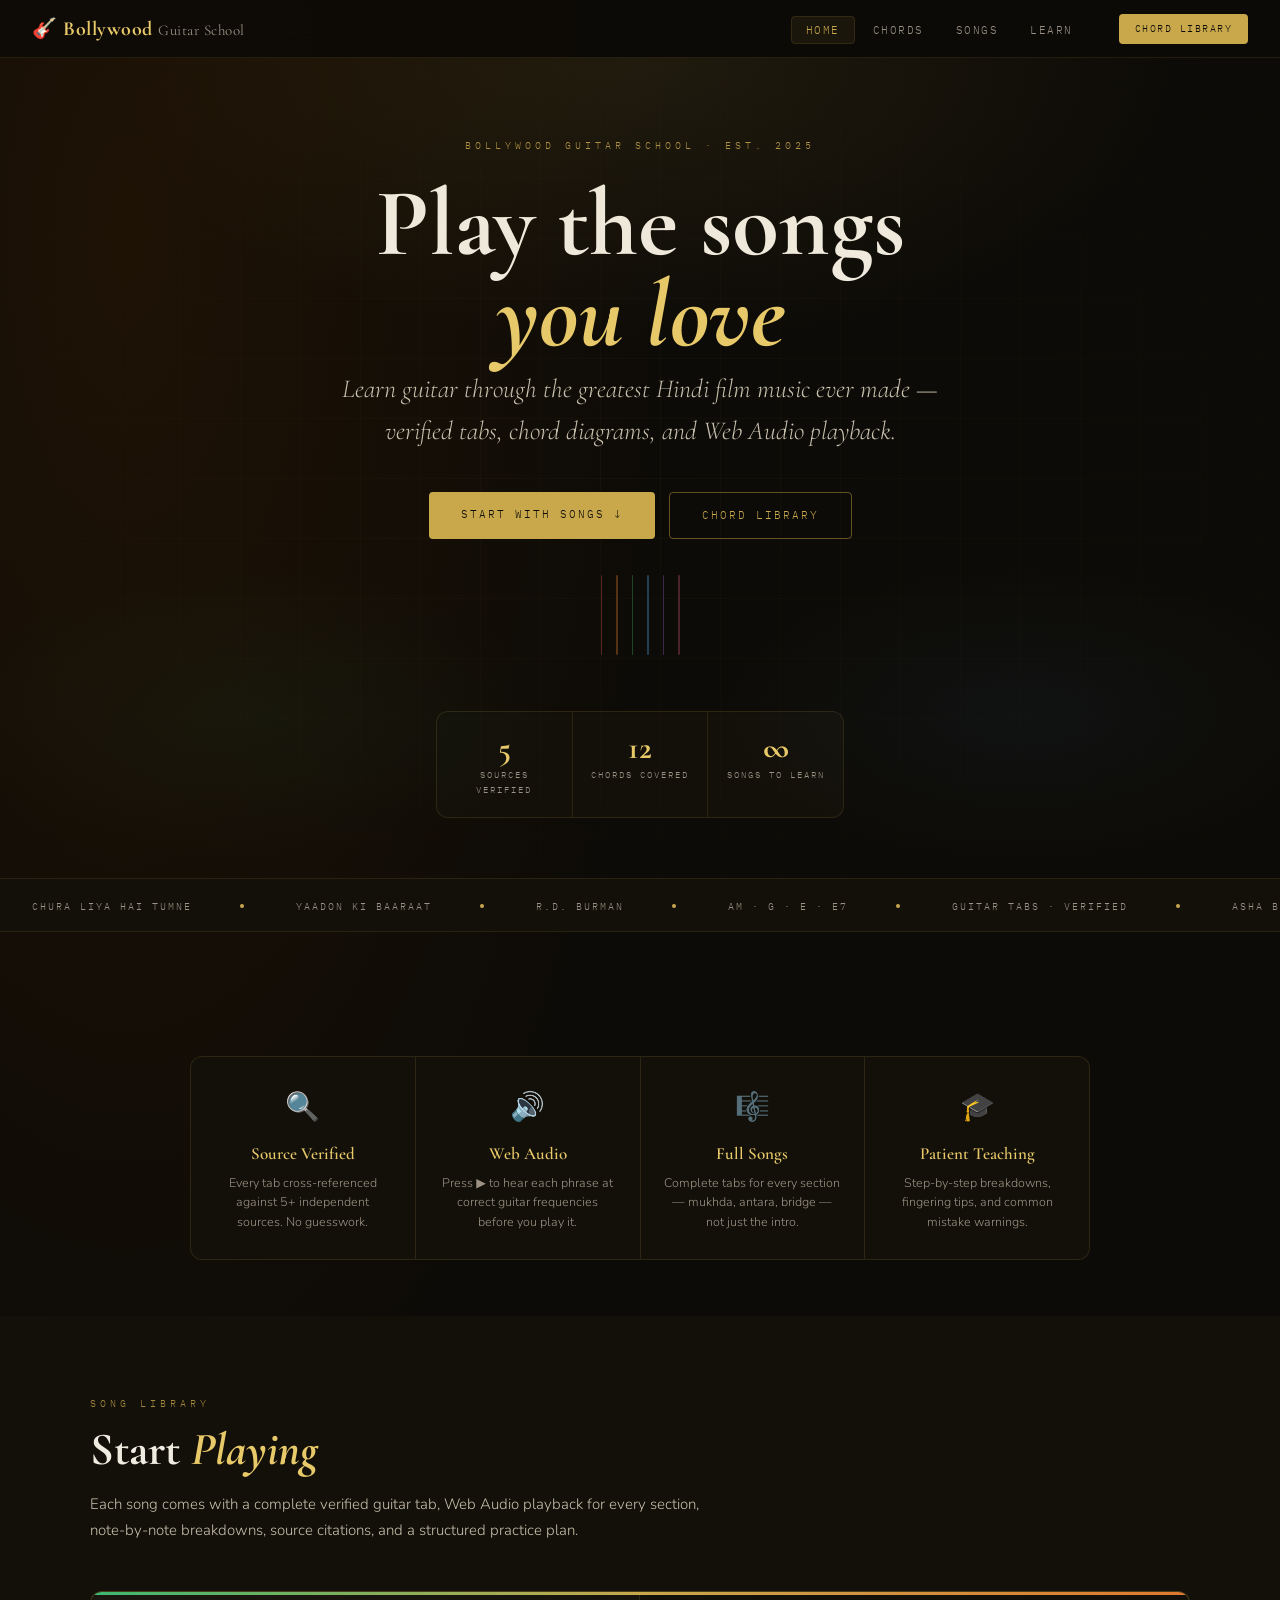
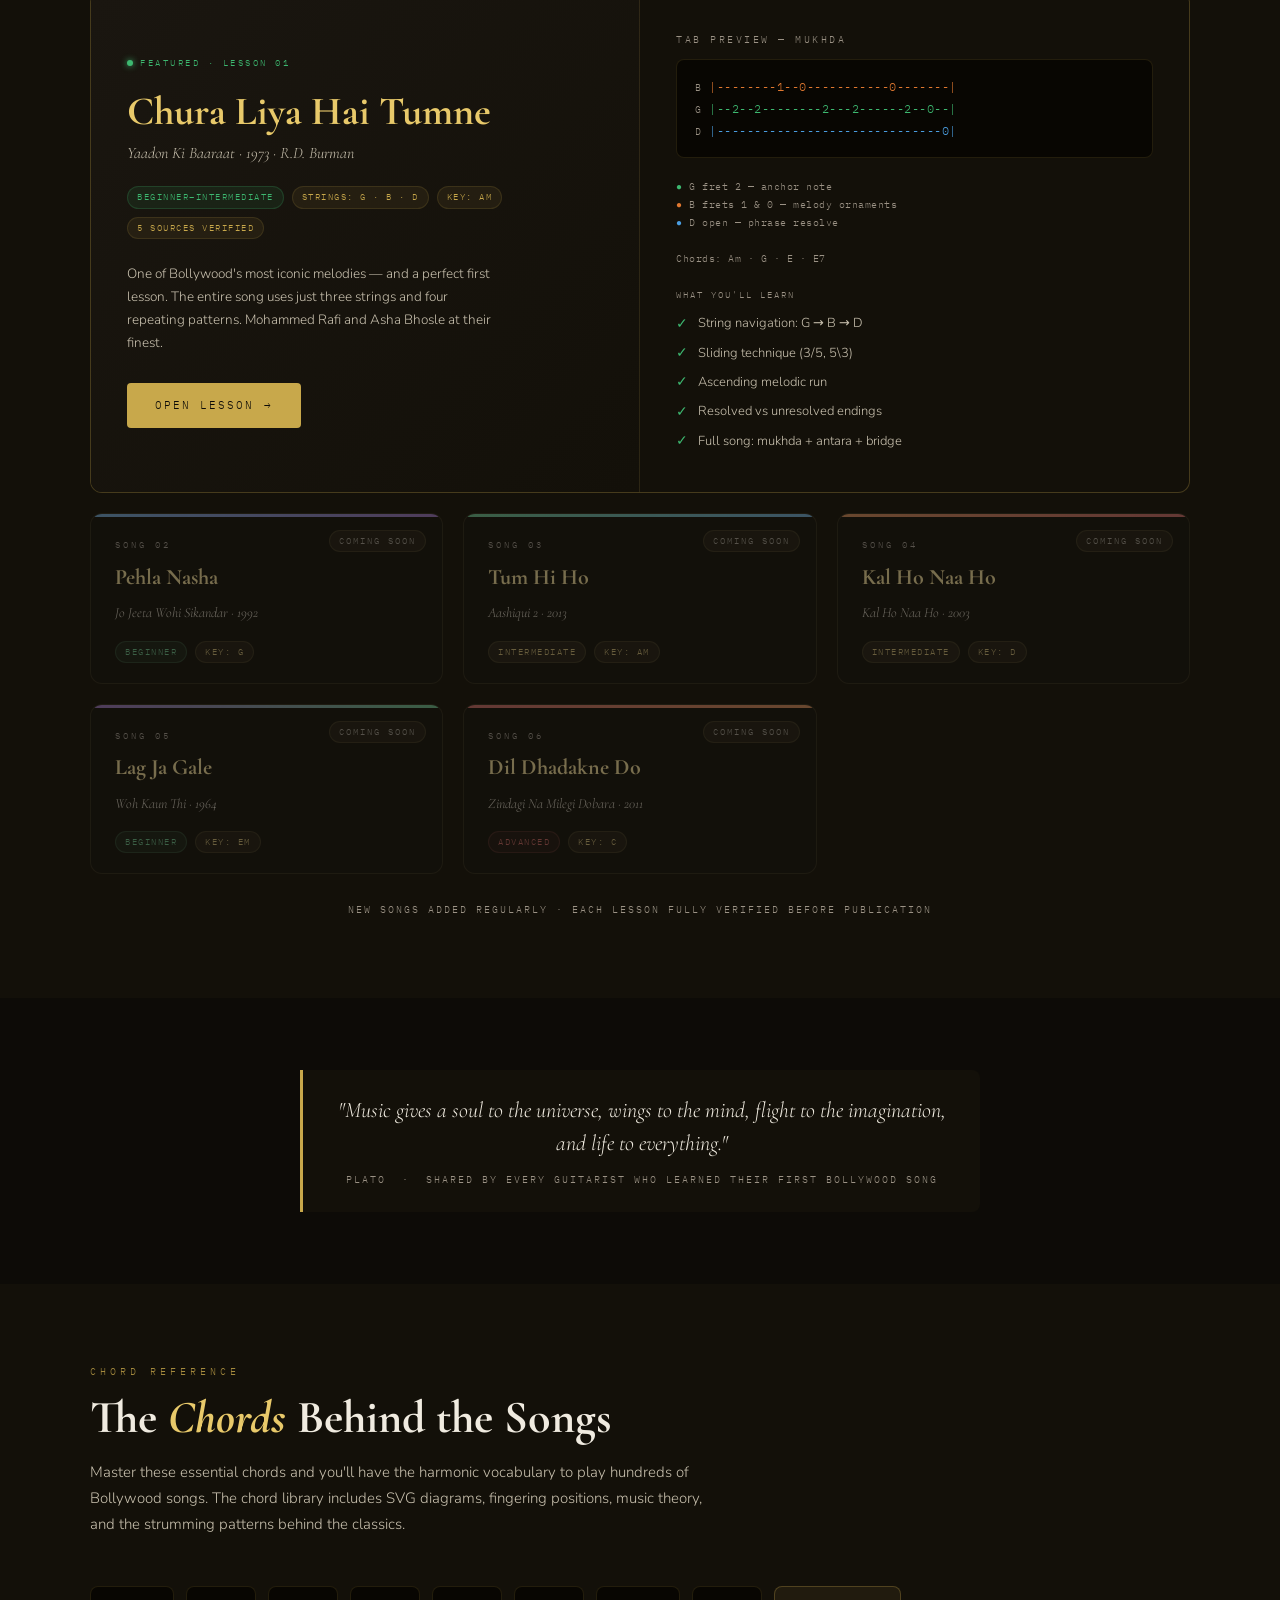
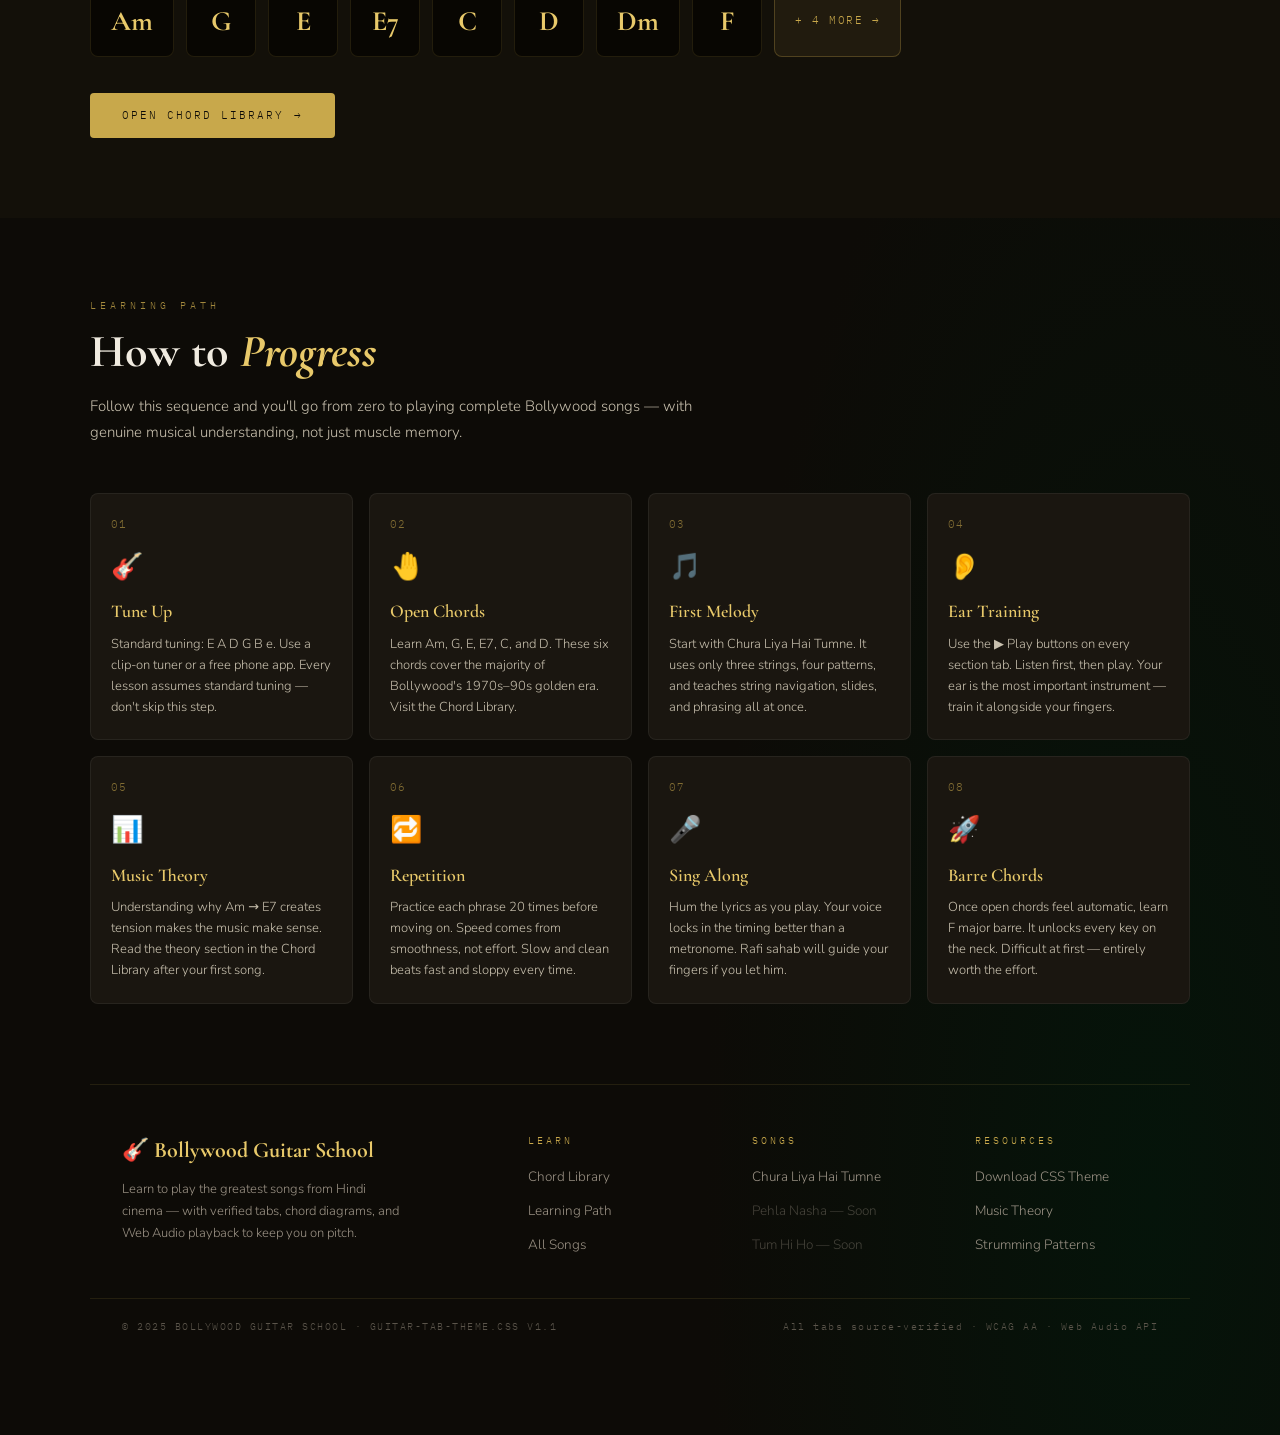
==== index.html @ b463a79f "Add files via upload" ====
<!DOCTYPE html>
<html lang="en">
<head>
<meta charset="UTF-8">
<meta name="viewport" content="width=device-width, initial-scale=1.0">
<title>Bollywood Guitar School — Learn Guitar Through Hindi Film Music</title>
<link href="https://fonts.googleapis.com/css2?family=Cormorant+Garamond:ital,wght@0,400;0,600;0,700;1,400;1,600&family=IBM+Plex+Mono:wght@300;400;600&family=Nunito:wght@300;400;600;700&display=swap" rel="stylesheet">
<link rel="stylesheet" href="guitar-tab-theme.css">
<style>
/* ── Index-specific additions ─────────────────────────────────── */

/* Animated strings decoration */
.strings-deco {
  display: flex; gap: 14px; justify-content: center;
  margin: 36px 0 0; opacity: .35;
}
.string-line {
  height: 80px; width: 1.5px;
  border-radius: 2px;
  animation: string-vibrate 2.4s ease-in-out infinite;
}
.string-line:nth-child(1){ background:var(--string-e-high); animation-delay:0s;    animation-duration:1.9s; }
.string-line:nth-child(2){ background:var(--string-b);      animation-delay:.15s;  animation-duration:2.1s; }
.string-line:nth-child(3){ background:var(--string-g);      animation-delay:.3s;   animation-duration:2.4s; }
.string-line:nth-child(4){ background:var(--string-d);      animation-delay:.45s;  animation-duration:2.7s; }
.string-line:nth-child(5){ background:var(--string-a);      animation-delay:.6s;   animation-duration:3.0s; }
.string-line:nth-child(6){ background:var(--string-e-low);  animation-delay:.75s;  animation-duration:3.3s; }
@keyframes string-vibrate {
  0%,100% { transform: scaleX(1);   opacity:.35; }
  50%      { transform: scaleX(3.5); opacity:.9;  }
}

/* Feature strip */
.feature-strip {
  display: flex; justify-content: center; flex-wrap: wrap;
  gap: 0; margin: 60px auto 0; max-width: 900px;
  border: 1px solid var(--border-subtle);
  border-radius: var(--radius-lg); overflow: hidden;
  background: var(--bg-surface);
}
.feature-item {
  flex: 1; min-width: 180px;
  padding: 28px 22px; text-align: center;
  border-right: 1px solid var(--border-subtle);
  position: relative;
}
.feature-item:last-child { border-right: none; }
.feature-item-icon { font-size: 28px; margin-bottom: 10px; }
.feature-item-title {
  font-family: var(--font-display); font-size: 17px; font-weight: 600;
  color: var(--gold-bright); margin-bottom: 6px;
}
.feature-item-body { font-size: 12.5px; color: var(--text-tertiary); line-height: 1.55; }

/* Marquee scroll (film credits aesthetic) */
.marquee-wrap {
  overflow: hidden; white-space: nowrap;
  border-top: 1px solid var(--border-section);
  border-bottom: 1px solid var(--border-section);
  padding: 14px 0;
  background: var(--bg-surface);
}
.marquee-inner {
  display: inline-block;
  animation: marquee 28s linear infinite;
}
.marquee-inner:hover { animation-play-state: paused; }
.marquee-item {
  display: inline-block; padding: 0 32px;
  font-family: var(--font-mono); font-size: 10px;
  letter-spacing: 2px; text-transform: uppercase;
  color: var(--text-tertiary);
}
.marquee-dot {
  display: inline-block; width: 4px; height: 4px;
  border-radius: 50%; background: var(--gold);
  vertical-align: middle; margin: 0 16px;
}
@keyframes marquee {
  from { transform: translateX(0); }
  to   { transform: translateX(-50%); }
}

/* Song card featured (first song) */
.song-card-featured {
  grid-column: 1 / -1;
  display: grid;
  grid-template-columns: 1fr 1fr;
  gap: 0;
  border-radius: var(--radius-lg);
  overflow: hidden;
  border: 1px solid var(--border-moderate);
  background: var(--bg-surface);
  text-decoration: none; color: inherit;
  transition: box-shadow .3s, border-color .3s;
  position: relative;
}
.song-card-featured:hover {
  box-shadow: 0 16px 50px rgba(0,0,0,.4);
  border-color: var(--border-strong);
}
.song-card-featured::before {
  content: '';
  position: absolute; top: 0; left: 0; right: 0; height: 3px;
  background: linear-gradient(90deg, var(--string-g), var(--gold), var(--string-b));
}
.featured-left {
  padding: 40px 36px;
  background: linear-gradient(135deg, var(--bg-raise) 0%, var(--bg-surface) 100%);
  display: flex; flex-direction: column; justify-content: center;
  border-right: 1px solid var(--border-section);
}
.featured-right {
  padding: 40px 36px;
  display: flex; flex-direction: column; justify-content: space-between;
}
.featured-badge {
  display: inline-flex; align-items: center; gap: 7px;
  font-family: var(--font-mono); font-size: 9px;
  letter-spacing: 2.5px; text-transform: uppercase;
  color: var(--color-ok); margin-bottom: 18px;
}
.featured-badge::before {
  content: ''; width: 6px; height: 6px; border-radius: 50%;
  background: var(--color-ok); box-shadow: 0 0 6px var(--color-ok);
  animation: gt-blink 1.6s ease-in-out infinite;
}
.featured-title {
  font-family: var(--font-display); font-size: clamp(26px, 3.5vw, 40px);
  font-weight: 700; color: var(--gold-bright); line-height: 1.1;
  margin-bottom: 8px;
}
.featured-film {
  font-family: var(--font-display); font-style: italic;
  font-size: 16px; color: var(--text-secondary); margin-bottom: 20px;
}
.featured-pills { display: flex; gap: 8px; flex-wrap: wrap; margin-bottom: 24px; }
.featured-desc {
  font-size: 13.5px; color: var(--text-secondary);
  line-height: 1.7; margin-bottom: 28px; max-width: 380px;
}
.featured-tab-preview {
  background: var(--bg-deep);
  border: 1px solid var(--border-subtle);
  border-radius: var(--radius-md);
  padding: 16px 18px; margin-bottom: 20px;
  font-family: var(--font-mono); font-size: 12px;
  line-height: 1.8; letter-spacing: .5px;
}
.featured-tab-preview .tp-B { color: var(--string-b); }
.featured-tab-preview .tp-G { color: var(--string-g); }
.featured-tab-preview .tp-D { color: var(--string-d); }
.featured-tab-preview .tp-l { color: var(--text-tertiary); font-size: 10px; }
.featured-cta {
  display: inline-flex; align-items: center; gap: 10px;
  font-family: var(--font-mono); font-size: 11px;
  letter-spacing: 2px; text-transform: uppercase;
  color: var(--bg-base); background: var(--gold);
  padding: 14px 28px; border-radius: var(--radius-sm);
  text-decoration: none;
  transition: background .2s, transform .15s;
  align-self: flex-start;
}
.featured-cta:hover { background: var(--gold-bright); transform: translateY(-1px); }
.featured-cta .arrow { transition: transform .2s; }
.song-card-featured:hover .featured-cta .arrow { transform: translateX(4px); }

/* Section divider with label */
.labeled-divider {
  display: flex; align-items: center; gap: 16px;
  margin: 64px 0 40px;
}
.labeled-divider::before, .labeled-divider::after {
  content: ''; flex: 1; height: 1px;
  background: var(--border-section);
}
.labeled-divider span {
  font-family: var(--font-mono); font-size: 10px;
  letter-spacing: 4px; text-transform: uppercase;
  color: var(--text-tertiary); white-space: nowrap;
}

/* Testimonial / quote block */
.quote-block {
  background: var(--bg-surface);
  border-left: 3px solid var(--gold);
  border-radius: 0 var(--radius-md) var(--radius-md) 0;
  padding: 24px 28px;
  max-width: 680px; margin: 0 auto;
}
.quote-text {
  font-family: var(--font-display); font-style: italic;
  font-size: 22px; color: var(--text-primary); line-height: 1.5;
  margin-bottom: 12px;
}
.quote-attr {
  font-family: var(--font-mono); font-size: 10px;
  letter-spacing: 2px; text-transform: uppercase;
  color: var(--text-tertiary);
}

/* Coming soon card overlay */
.coming-tag {
  position: absolute; top: 16px; right: 16px;
  font-family: var(--font-mono); font-size: 8.5px;
  letter-spacing: 2px; text-transform: uppercase;
  padding: 3px 9px; border-radius: 20px;
  background: var(--fill-gold-soft);
  color: var(--text-tertiary);
  border: 1px solid var(--border-subtle);
}

@media (max-width:760px) {
  .song-card-featured { grid-template-columns: 1fr; }
  .featured-right { padding: 28px; }
  .featured-left { padding: 28px; border-right: none; border-bottom: 1px solid var(--border-section); }
  .feature-strip { flex-direction: column; }
  .feature-item { border-right: none; border-bottom: 1px solid var(--border-subtle); }
  .feature-item:last-child { border-bottom: none; }
}
</style>
</head>
<body>

<!-- ── STICKY NAV ────────────────────────────────────────────────── -->
<nav class="site-nav">
  <a href="index.html" class="site-nav-logo">🎸 Bollywood <span>Guitar School</span></a>
  <ul class="site-nav-links">
    <li><a href="index.html" class="active">Home</a></li>
    <li><a href="chords.html">Chords</a></li>
    <li><a href="#songs">Songs</a></li>
    <li><a href="#learn">Learn</a></li>
  </ul>
  <a href="chords.html" class="site-nav-cta">Chord Library</a>
</nav>

<!-- ── HERO ─────────────────────────────────────────────────────── -->
<section class="site-hero">
  <div class="site-hero-grid"></div>
  <div class="site-hero-glow"></div>

  <p class="site-hero-eyebrow">Bollywood Guitar School · Est. 2025</p>

  <h1 class="site-hero-title">
    Play the songs<br>
    <span class="accent italic">you love</span>
  </h1>
  <p class="site-hero-tagline">
    Learn guitar through the greatest Hindi film music ever made —<br>
    verified tabs, chord diagrams, and Web Audio playback.
  </p>

  <div class="site-hero-btns">
    <a href="#songs" class="btn-primary">Start with Songs ↓</a>
    <a href="chords.html" class="btn-outline">Chord Library</a>
  </div>

  <!-- Animated strings -->
  <div class="strings-deco" aria-hidden="true">
    <div class="string-line"></div>
    <div class="string-line"></div>
    <div class="string-line"></div>
    <div class="string-line"></div>
    <div class="string-line"></div>
    <div class="string-line"></div>
  </div>

  <!-- Stats -->
  <div class="stats-bar">
    <div class="stat-item">
      <div class="stat-num">5</div>
      <div class="stat-lbl">Sources Verified</div>
    </div>
    <div class="stat-item">
      <div class="stat-num">12</div>
      <div class="stat-lbl">Chords Covered</div>
    </div>
    <div class="stat-item">
      <div class="stat-num">∞</div>
      <div class="stat-lbl">Songs to Learn</div>
    </div>
  </div>
</section>

<!-- ── MARQUEE ───────────────────────────────────────────────────── -->
<div class="marquee-wrap" aria-hidden="true">
  <div class="marquee-inner">
    <span class="marquee-item">Chura Liya Hai Tumne</span><span class="marquee-dot"></span>
    <span class="marquee-item">Yaadon Ki Baaraat</span><span class="marquee-dot"></span>
    <span class="marquee-item">R.D. Burman</span><span class="marquee-dot"></span>
    <span class="marquee-item">Am · G · E · E7</span><span class="marquee-dot"></span>
    <span class="marquee-item">Guitar Tabs · Verified</span><span class="marquee-dot"></span>
    <span class="marquee-item">Asha Bhosle</span><span class="marquee-dot"></span>
    <span class="marquee-item">Mohammed Rafi</span><span class="marquee-dot"></span>
    <span class="marquee-item">Web Audio Playback</span><span class="marquee-dot"></span>
    <span class="marquee-item">Open Chords · Barre Chords</span><span class="marquee-dot"></span>
    <span class="marquee-item">Bollywood Guitar School</span><span class="marquee-dot"></span>
    <!-- duplicate for seamless loop -->
    <span class="marquee-item">Chura Liya Hai Tumne</span><span class="marquee-dot"></span>
    <span class="marquee-item">Yaadon Ki Baaraat</span><span class="marquee-dot"></span>
    <span class="marquee-item">R.D. Burman</span><span class="marquee-dot"></span>
    <span class="marquee-item">Am · G · E · E7</span><span class="marquee-dot"></span>
    <span class="marquee-item">Guitar Tabs · Verified</span><span class="marquee-dot"></span>
    <span class="marquee-item">Asha Bhosle</span><span class="marquee-dot"></span>
    <span class="marquee-item">Mohammed Rafi</span><span class="marquee-dot"></span>
    <span class="marquee-item">Web Audio Playback</span><span class="marquee-dot"></span>
    <span class="marquee-item">Open Chords · Barre Chords</span><span class="marquee-dot"></span>
    <span class="marquee-item">Bollywood Guitar School</span><span class="marquee-dot"></span>
  </div>
</div>

<!-- ── FEATURE STRIP ─────────────────────────────────────────────── -->
<div class="site-section" style="padding:64px 24px 56px">
<div class="site-section-inner">
  <div class="feature-strip">
    <div class="feature-item">
      <div class="feature-item-icon">🔍</div>
      <div class="feature-item-title">Source Verified</div>
      <div class="feature-item-body">Every tab cross-referenced against 5+ independent sources. No guesswork.</div>
    </div>
    <div class="feature-item">
      <div class="feature-item-icon">🔊</div>
      <div class="feature-item-title">Web Audio</div>
      <div class="feature-item-body">Press ▶ to hear each phrase at correct guitar frequencies before you play it.</div>
    </div>
    <div class="feature-item">
      <div class="feature-item-icon">🎼</div>
      <div class="feature-item-title">Full Songs</div>
      <div class="feature-item-body">Complete tabs for every section — mukhda, antara, bridge — not just the intro.</div>
    </div>
    <div class="feature-item">
      <div class="feature-item-icon">🎓</div>
      <div class="feature-item-title">Patient Teaching</div>
      <div class="feature-item-body">Step-by-step breakdowns, fingering tips, and common mistake warnings.</div>
    </div>
  </div>
</div>
</div>

<!-- ── SONGS ─────────────────────────────────────────────────────── -->
<section class="site-section site-section-alt" id="songs">
<div class="site-section-inner">
  <p class="site-section-eyebrow">Song Library</p>
  <h2 class="site-section-title">Start <em>Playing</em></h2>
  <p class="site-section-body">Each song comes with a complete verified guitar tab, Web Audio playback for every section, note-by-note breakdowns, source citations, and a structured practice plan.</p>

  <div class="song-grid">

    <!-- FEATURED SONG — Chura Liya -->
    <a href="chura-liya-guitar-tab-v6.html" class="song-card-featured">
      <div class="featured-left">
        <div class="featured-badge">Featured · Lesson 01</div>
        <h2 class="featured-title">Chura Liya Hai Tumne</h2>
        <p class="featured-film">Yaadon Ki Baaraat · 1973 · R.D. Burman</p>
        <div class="featured-pills">
          <span class="song-pill diff-beginner">Beginner–Intermediate</span>
          <span class="song-pill">Strings: G · B · D</span>
          <span class="song-pill">Key: Am</span>
          <span class="song-pill">5 Sources Verified</span>
        </div>
        <p class="featured-desc">
          One of Bollywood's most iconic melodies — and a perfect first lesson. The entire song uses just three strings and four repeating patterns. Mohammed Rafi and Asha Bhosle at their finest.
        </p>
        <span class="featured-cta">Open Lesson <span class="arrow">→</span></span>
      </div>
      <div class="featured-right">
        <div>
          <p style="font-family:var(--font-mono);font-size:9.5px;letter-spacing:2.5px;text-transform:uppercase;color:var(--text-tertiary);margin-bottom:12px;">Tab Preview — Mukhda</p>
          <div class="featured-tab-preview">
            <span class="tp-l">B</span>&nbsp;<span class="tp-B">|--------1--0-----------0-------|</span><br>
            <span class="tp-l">G</span>&nbsp;<span class="tp-G">|--2--2--------2---2------2--0--|</span><br>
            <span class="tp-l">D</span>&nbsp;<span class="tp-D">|------------------------------0|</span>
          </div>
          <div style="font-family:var(--font-mono);font-size:10px;color:var(--text-tertiary);line-height:1.8;letter-spacing:.5px">
            <span style="color:var(--string-g)">●</span> G fret 2 — anchor note<br>
            <span style="color:var(--string-b)">●</span> B frets 1 &amp; 0 — melody ornaments<br>
            <span style="color:var(--string-d)">●</span> D open — phrase resolve<br>
            <br>
            <span style="color:var(--text-tertiary)">Chords: Am · G · E · E7</span>
          </div>
        </div>
        <div>
          <p style="font-family:var(--font-mono);font-size:9px;letter-spacing:2px;text-transform:uppercase;color:var(--text-tertiary);margin-bottom:10px;margin-top:20px;">What you'll learn</p>
          <div style="display:flex;flex-direction:column;gap:7px">
            <div style="display:flex;align-items:center;gap:10px;font-size:13px;color:var(--text-secondary)"><span style="color:var(--color-ok);font-size:14px">✓</span> String navigation: G → B → D</div>
            <div style="display:flex;align-items:center;gap:10px;font-size:13px;color:var(--text-secondary)"><span style="color:var(--color-ok);font-size:14px">✓</span> Sliding technique (3/5, 5\3)</div>
            <div style="display:flex;align-items:center;gap:10px;font-size:13px;color:var(--text-secondary)"><span style="color:var(--color-ok);font-size:14px">✓</span> Ascending melodic run</div>
            <div style="display:flex;align-items:center;gap:10px;font-size:13px;color:var(--text-secondary)"><span style="color:var(--color-ok);font-size:14px">✓</span> Resolved vs unresolved endings</div>
            <div style="display:flex;align-items:center;gap:10px;font-size:13px;color:var(--text-secondary)"><span style="color:var(--color-ok);font-size:14px">✓</span> Full song: mukhda + antara + bridge</div>
          </div>
        </div>
      </div>
    </a>

    <!-- COMING SOON cards -->
    <div class="song-card song-card-coming" style="--card-accent-l:var(--string-d);--card-accent-r:var(--string-a)">
      <div class="coming-tag">Coming Soon</div>
      <div class="song-card-num">Song 02</div>
      <div class="song-card-title">Pehla Nasha</div>
      <div class="song-card-film">Jo Jeeta Wohi Sikandar · 1992</div>
      <div class="song-card-meta">
        <span class="song-pill diff-beginner">Beginner</span>
        <span class="song-pill">Key: G</span>
      </div>
    </div>

    <div class="song-card song-card-coming" style="--card-accent-l:var(--string-g);--card-accent-r:var(--string-d)">
      <div class="coming-tag">Coming Soon</div>
      <div class="song-card-num">Song 03</div>
      <div class="song-card-title">Tum Hi Ho</div>
      <div class="song-card-film">Aashiqui 2 · 2013</div>
      <div class="song-card-meta">
        <span class="song-pill diff-intermediate">Intermediate</span>
        <span class="song-pill">Key: Am</span>
      </div>
    </div>

    <div class="song-card song-card-coming" style="--card-accent-l:var(--string-b);--card-accent-r:var(--string-e-high)">
      <div class="coming-tag">Coming Soon</div>
      <div class="song-card-num">Song 04</div>
      <div class="song-card-title">Kal Ho Naa Ho</div>
      <div class="song-card-film">Kal Ho Naa Ho · 2003</div>
      <div class="song-card-meta">
        <span class="song-pill diff-intermediate">Intermediate</span>
        <span class="song-pill">Key: D</span>
      </div>
    </div>

    <div class="song-card song-card-coming" style="--card-accent-l:var(--string-a);--card-accent-r:var(--string-g)">
      <div class="coming-tag">Coming Soon</div>
      <div class="song-card-num">Song 05</div>
      <div class="song-card-title">Lag Ja Gale</div>
      <div class="song-card-film">Woh Kaun Thi · 1964</div>
      <div class="song-card-meta">
        <span class="song-pill diff-beginner">Beginner</span>
        <span class="song-pill">Key: Em</span>
      </div>
    </div>

    <div class="song-card song-card-coming" style="--card-accent-l:var(--string-e-high);--card-accent-r:var(--string-b)">
      <div class="coming-tag">Coming Soon</div>
      <div class="song-card-num">Song 06</div>
      <div class="song-card-title">Dil Dhadakne Do</div>
      <div class="song-card-film">Zindagi Na Milegi Dobara · 2011</div>
      <div class="song-card-meta">
        <span class="song-pill diff-advanced">Advanced</span>
        <span class="song-pill">Key: C</span>
      </div>
    </div>

  </div><!-- /song-grid -->

  <div style="margin-top:28px;text-align:center">
    <p style="font-family:var(--font-mono);font-size:10px;letter-spacing:2px;text-transform:uppercase;color:var(--text-tertiary)">
      New songs added regularly · Each lesson fully verified before publication
    </p>
  </div>

</div>
</section>

<!-- ── QUOTE ─────────────────────────────────────────────────────── -->
<section class="site-section" style="padding:72px 24px">
<div class="site-section-inner" style="text-align:center">
  <div class="quote-block">
    <p class="quote-text">"Music gives a soul to the universe, wings to the mind, flight to the imagination, and life to everything."</p>
    <p class="quote-attr">Plato &nbsp;·&nbsp; Shared by every guitarist who learned their first Bollywood song</p>
  </div>
</div>
</section>

<!-- ── CHORD SECTION PREVIEW ─────────────────────────────────────── -->
<section class="site-section site-section-alt">
<div class="site-section-inner">
  <p class="site-section-eyebrow">Chord Reference</p>
  <h2 class="site-section-title">The <em>Chords</em> Behind the Songs</h2>
  <p class="site-section-body">
    Master these essential chords and you'll have the harmonic vocabulary to play hundreds of Bollywood songs. The chord library includes SVG diagrams, fingering positions, music theory, and the strumming patterns behind the classics.
  </p>

  <!-- Mini chord preview strip -->
  <div style="display:flex;gap:12px;flex-wrap:wrap;margin-bottom:36px">
    <div style="background:var(--bg-deep);border:1px solid var(--border-subtle);border-radius:var(--radius-md);padding:12px 20px;font-family:var(--font-display);font-size:28px;font-weight:700;color:var(--gold-bright);min-width:70px;text-align:center">Am</div>
    <div style="background:var(--bg-deep);border:1px solid var(--border-subtle);border-radius:var(--radius-md);padding:12px 20px;font-family:var(--font-display);font-size:28px;font-weight:700;color:var(--gold-bright);min-width:70px;text-align:center">G</div>
    <div style="background:var(--bg-deep);border:1px solid var(--border-subtle);border-radius:var(--radius-md);padding:12px 20px;font-family:var(--font-display);font-size:28px;font-weight:700;color:var(--gold-bright);min-width:70px;text-align:center">E</div>
    <div style="background:var(--bg-deep);border:1px solid var(--border-subtle);border-radius:var(--radius-md);padding:12px 20px;font-family:var(--font-display);font-size:28px;font-weight:700;color:var(--gold-bright);min-width:70px;text-align:center">E7</div>
    <div style="background:var(--bg-deep);border:1px solid var(--border-subtle);border-radius:var(--radius-md);padding:12px 20px;font-family:var(--font-display);font-size:28px;font-weight:700;color:var(--gold-bright);min-width:70px;text-align:center">C</div>
    <div style="background:var(--bg-deep);border:1px solid var(--border-subtle);border-radius:var(--radius-md);padding:12px 20px;font-family:var(--font-display);font-size:28px;font-weight:700;color:var(--gold-bright);min-width:70px;text-align:center">D</div>
    <div style="background:var(--bg-deep);border:1px solid var(--border-subtle);border-radius:var(--radius-md);padding:12px 20px;font-family:var(--font-display);font-size:28px;font-weight:700;color:var(--gold-bright);min-width:70px;text-align:center">Dm</div>
    <div style="background:var(--bg-deep);border:1px solid var(--border-subtle);border-radius:var(--radius-md);padding:12px 20px;font-family:var(--font-display);font-size:28px;font-weight:700;color:var(--gold-bright);min-width:70px;text-align:center">F</div>
    <div style="background:var(--fill-gold-soft);border:1px solid var(--border-moderate);border-radius:var(--radius-md);padding:12px 20px;font-family:var(--font-mono);font-size:11px;letter-spacing:1.5px;color:var(--gold);text-transform:uppercase;display:flex;align-items:center">+ 4 more →</div>
  </div>

  <a href="chords.html" class="btn-primary" style="display:inline-flex;align-items:center;gap:10px">
    Open Chord Library <span>→</span>
  </a>
</div>
</section>

<!-- ── LEARNING PATH ──────────────────────────────────────────────── -->
<section class="site-section" id="learn">
<div class="site-section-inner">
  <p class="site-section-eyebrow">Learning Path</p>
  <h2 class="site-section-title">How to <em>Progress</em></h2>
  <p class="site-section-body">Follow this sequence and you'll go from zero to playing complete Bollywood songs — with genuine musical understanding, not just muscle memory.</p>

  <div class="path-grid">
    <div class="path-card">
      <div class="path-card-icon">🎸</div>
      <div class="path-card-title">Tune Up</div>
      <div class="path-card-body">Standard tuning: E A D G B e. Use a clip-on tuner or a free phone app. Every lesson assumes standard tuning — don't skip this step.</div>
    </div>
    <div class="path-card">
      <div class="path-card-icon">🤚</div>
      <div class="path-card-title">Open Chords</div>
      <div class="path-card-body">Learn Am, G, E, E7, C, and D. These six chords cover the majority of Bollywood's 1970s–90s golden era. Visit the Chord Library.</div>
    </div>
    <div class="path-card">
      <div class="path-card-icon">🎵</div>
      <div class="path-card-title">First Melody</div>
      <div class="path-card-body">Start with Chura Liya Hai Tumne. It uses only three strings, four patterns, and teaches string navigation, slides, and phrasing all at once.</div>
    </div>
    <div class="path-card">
      <div class="path-card-icon">👂</div>
      <div class="path-card-title">Ear Training</div>
      <div class="path-card-body">Use the ▶ Play buttons on every section tab. Listen first, then play. Your ear is the most important instrument — train it alongside your fingers.</div>
    </div>
    <div class="path-card">
      <div class="path-card-icon">📊</div>
      <div class="path-card-title">Music Theory</div>
      <div class="path-card-body">Understanding why Am → E7 creates tension makes the music make sense. Read the theory section in the Chord Library after your first song.</div>
    </div>
    <div class="path-card">
      <div class="path-card-icon">🔁</div>
      <div class="path-card-title">Repetition</div>
      <div class="path-card-body">Practice each phrase 20 times before moving on. Speed comes from smoothness, not effort. Slow and clean beats fast and sloppy every time.</div>
    </div>
    <div class="path-card">
      <div class="path-card-icon">🎤</div>
      <div class="path-card-title">Sing Along</div>
      <div class="path-card-body">Hum the lyrics as you play. Your voice locks in the timing better than a metronome. Rafi sahab will guide your fingers if you let him.</div>
    </div>
    <div class="path-card">
      <div class="path-card-icon">🚀</div>
      <div class="path-card-title">Barre Chords</div>
      <div class="path-card-body">Once open chords feel automatic, learn F major barre. It unlocks every key on the neck. Difficult at first — entirely worth the effort.</div>
    </div>
  </div>
</div>
</section>

<!-- ── FOOTER ─────────────────────────────────────────────────────── -->
<footer>
  <div class="site-footer">
    <div>
      <div class="footer-brand-name">🎸 Bollywood Guitar School</div>
      <p class="footer-brand-desc">Learn to play the greatest songs from Hindi cinema — with verified tabs, chord diagrams, and Web Audio playback to keep you on pitch.</p>
    </div>
    <div>
      <div class="footer-col-title">Learn</div>
      <ul class="footer-col-links">
        <li><a href="chords.html">Chord Library</a></li>
        <li><a href="#learn">Learning Path</a></li>
        <li><a href="#songs">All Songs</a></li>
      </ul>
    </div>
    <div>
      <div class="footer-col-title">Songs</div>
      <ul class="footer-col-links">
        <li><a href="chura-liya-guitar-tab-v6.html">Chura Liya Hai Tumne</a></li>
        <li><a href="#" style="opacity:.4;pointer-events:none">Pehla Nasha — Soon</a></li>
        <li><a href="#" style="opacity:.4;pointer-events:none">Tum Hi Ho — Soon</a></li>
      </ul>
    </div>
    <div>
      <div class="footer-col-title">Resources</div>
      <ul class="footer-col-links">
        <li><a href="guitar-tab-theme.css">Download CSS Theme</a></li>
        <li><a href="chords.html#theory">Music Theory</a></li>
        <li><a href="chords.html">Strumming Patterns</a></li>
      </ul>
    </div>
  </div>
  <div class="footer-bottom">
    <span class="footer-bottom-copy">© 2025 Bollywood Guitar School · guitar-tab-theme.css v1.1</span>
    <span class="footer-bottom-css">All tabs source-verified · WCAG AA · Web Audio API</span>
  </div>
</footer>

</body>
</html>
---- guitar-tab-theme.css ----
/*
 * ═══════════════════════════════════════════════════════════════════
 *  GUITAR TAB LESSON — DARK THEME
 *  Standalone CSS for Bollywood (and any) guitar tab lesson pages
 *
 *  Usage:
 *    <link rel="stylesheet" href="guitar-tab-theme.css">
 *
 *  Google Fonts required (add to <head>):
 *    Cormorant Garamond — display / song titles / italic accents
 *    IBM Plex Mono      — tab notation, labels, code, badges
 *    Nunito             — body text, tips, descriptions
 *
 *    <link href="https://fonts.googleapis.com/css2?family=Cormorant+Garamond:ital,wght@0,400;0,600;0,700;1,400;1,600&family=IBM+Plex+Mono:wght@300;400;600&family=Nunito:wght@300;400;600;700&display=swap" rel="stylesheet">
 *
 *  WCAG contrast targets (all met):
 *    Body text on dark bg     →  ≥ 7:1  (AAA)
 *    Secondary text           →  ≥ 4.5:1 (AA)
 *    Tertiary / label text    →  ≥ 3:1  (AA Large)
 *    Muted tab lines          →  ≥ 2:1  (decorative, intentional)
 *
 *  Colour roles:
 *    --text-primary    Full-brightness body copy
 *    --text-secondary  Supporting text, descriptions (AA)
 *    --text-tertiary   Labels, captions, tab captions (AA Large)
 *    --text-muted      Inactive/muted tab strings (decorative only)
 *    --text-ghost      Purely decorative micro-text (footer stamps)
 *
 *  String colours (consistent across all songs):
 *    --string-e  High e  → Coral red
 *    --string-b  B       → Amber orange
 *    --string-g  G       → Emerald green
 *    --string-d  D       → Sky blue
 *    --string-a  A       → Violet
 *    --string-E  Low E   → Rose
 *
 *  Author: Generated for Maulik's SAP/Guitar consulting toolkit
 *  Version: 1.0 (built from Chura Liya Hai Tumne v6)
 * ═══════════════════════════════════════════════════════════════════
 */

/* ── DESIGN TOKENS ─────────────────────────────────────────────── */
:root {
  /* Backgrounds */
  --bg-base:       #0d0b07;      /* page background               */
  --bg-surface:    #131009;      /* card / tab block surface       */
  --bg-deep:       #080602;      /* inset / deepest surface        */
  --bg-raise:      #1a1610;      /* slightly raised surface        */

  /* Gold accent (primary brand colour) */
  --gold:          #c8a84b;      /* standard gold                  */
  --gold-bright:   #e8c96a;      /* headings, highlights           */
  --gold-muted:    #9a7e38;      /* subdued gold for borders       */

  /* Text — all meet WCAG on --bg-base */
  --text-primary:   #f0ebe0;     /* 12.5:1 — main body copy        */
  --text-secondary: #c8c0ae;     /* 7.8:1  — descriptions, body    */
  --text-tertiary:  #9b9285;     /* 4.8:1  — labels, captions      */
  --text-muted:     #5a544a;     /* 2.1:1  — inactive tab strings  */
  --text-ghost:     #3a342c;     /* 1.5:1  — purely decorative     */

  /* Semantic text aliases */
  --text-heading:   var(--gold-bright);
  --text-italic:    var(--text-primary);
  --text-code:      var(--gold-bright);
  --text-link:      #d4aa55;
  --text-link-hover:var(--gold-bright);

  /* String colours */
  --string-e-high: #e05555;      /* 1st string — coral red         */
  --string-b:      #e07830;      /* 2nd string — amber orange      */
  --string-g:      #3db870;      /* 3rd string — emerald green     */
  --string-d:      #4a9de0;      /* 4th string — sky blue          */
  --string-a:      #9b60d0;      /* 5th string — violet            */
  --string-e-low:  #c05070;      /* 6th string — rose              */

  /* Status / semantic colours */
  --color-ok:      #3db870;      /* confirmed, verified            */
  --color-warn:    #e09030;      /* caution, technique note        */
  --color-error:   #e05050;      /* common mistakes                */
  --color-info:    #4a9de0;      /* informational                  */

  /* Borders */
  --border-subtle:   rgba(200,168,75,0.14);   /* resting card border    */
  --border-moderate: rgba(200,168,75,0.28);   /* hover / active border  */
  --border-strong:   rgba(200,168,75,0.50);   /* focused element        */
  --border-section:  rgba(200,168,75,0.12);   /* section dividers       */
  --border-row:      rgba(255,255,255,0.06);  /* table row separators   */

  /* Fills */
  --fill-gold-soft:  rgba(200,168,75,0.08);   /* box backgrounds        */
  --fill-gold-mid:   rgba(200,168,75,0.14);   /* hover fills            */
  --fill-ok-soft:    rgba(61,184,112,0.07);   /* green box bg           */
  --fill-warn-soft:  rgba(220,130,48,0.08);   /* amber box bg           */
  --fill-error-soft: rgba(220,60,60,0.07);    /* red box bg             */
  --fill-row-alt:    rgba(255,255,255,0.025); /* table alternating rows */

  /* Radius */
  --radius-sm:  4px;
  --radius-md:  8px;
  --radius-lg:  12px;

  /* Spacing scale */
  --space-xs:   4px;
  --space-sm:   8px;
  --space-md:  16px;
  --space-lg:  24px;
  --space-xl:  40px;

  /* Typography */
  --font-display: 'Cormorant Garamond', Georgia, serif;
  --font-mono:    'IBM Plex Mono', 'Courier New', monospace;
  --font-body:    'Nunito', system-ui, sans-serif;
}


/* ── RESET & BASE ──────────────────────────────────────────────── */
*, *::before, *::after { margin: 0; padding: 0; box-sizing: border-box; }
html { scroll-behavior: smooth; }

body {
  background-color: var(--bg-base);
  background-image:
    radial-gradient(ellipse 60% 40% at 10% 5%,  #1e1205 0%, transparent 70%),
    radial-gradient(ellipse 50% 40% at 90% 95%,  #05140a 0%, transparent 70%);
  color: var(--text-primary);
  font-family: var(--font-body);
  font-weight: 300;
  font-size: 15px;
  line-height: 1.6;
  min-height: 100vh;
  padding-bottom: 80px;
  -webkit-font-smoothing: antialiased;
}


/* ── LAYOUT ────────────────────────────────────────────────────── */
.gt-wrap {
  max-width: 920px;
  margin: 0 auto;
  padding: 0 22px;
}

.gt-divider {
  height: 1px;
  background: linear-gradient(90deg, transparent, var(--border-moderate), transparent);
  margin: var(--space-xl) 0;
}


/* ── HERO ──────────────────────────────────────────────────────── */
.gt-hero {
  text-align: center;
  padding: 60px 24px 44px;
  border-bottom: 1px solid var(--border-section);
  position: relative;
  overflow: hidden;
}
.gt-hero-glow {
  position: absolute; inset: 0; pointer-events: none;
  background: radial-gradient(ellipse 80% 120% at 50% -10%,
    rgba(200,168,75,0.07) 0%, transparent 70%);
}
.gt-version-tag {
  font-family: var(--font-mono);
  font-size: 10px;
  letter-spacing: 3.5px;
  color: var(--gold);
  text-transform: uppercase;
  margin-bottom: 16px;
  opacity: .8;
}
.gt-title {
  font-family: var(--font-display);
  font-size: clamp(30px, 6vw, 58px);
  font-weight: 700;
  color: var(--text-heading);
  line-height: 1.05;
  margin-bottom: 6px;
}
.gt-title em { font-style: italic; color: var(--text-primary); }
.gt-subtitle {
  font-family: var(--font-display);
  font-style: italic;
  font-size: 17px;
  color: var(--text-secondary);   /* was --dim 0.45 — now 7.8:1 */
  margin-bottom: 28px;
}
.gt-badges {
  display: flex; gap: 10px;
  justify-content: center; flex-wrap: wrap;
}
.gt-badge {
  display: inline-flex; align-items: center; gap: 8px;
  border: 1px solid rgba(200,168,75,0.40);
  border-radius: var(--radius-sm);
  padding: 5px 14px;
  font-family: var(--font-mono);
  font-size: 10px; letter-spacing: 2px;
  color: var(--gold);
  text-transform: uppercase;
}
.gt-live-dot {
  width: 7px; height: 7px; border-radius: 50%;
  background: var(--color-ok);
  box-shadow: 0 0 7px var(--color-ok);
  animation: gt-blink 1.6s ease-in-out infinite;
}
@keyframes gt-blink { 0%,100%{opacity:1} 50%{opacity:.25} }


/* ── SECTION LABEL ─────────────────────────────────────────────── */
.gt-sec-label {
  font-family: var(--font-mono);
  font-size: 10px; letter-spacing: 4px;
  color: var(--gold);
  text-transform: uppercase;
  margin-bottom: var(--space-md);
  display: flex; align-items: center; gap: 12px;
}
.gt-sec-label::after {
  content: ''; flex: 1; height: 1px;
  background: rgba(200,168,75,0.22);
}


/* ── INSTRUCTOR / INFO BOX ─────────────────────────────────────── */
.gt-infobox {
  background: var(--fill-gold-soft);
  border-left: 3px solid var(--gold);
  border-radius: 0 var(--radius-md) var(--radius-md) 0;
  padding: var(--space-md) 20px;
  margin: 20px 0;
  font-size: 14px;
  line-height: 1.75;
  color: var(--text-secondary);   /* was 0.82 — now fully readable  */
}
.gt-infobox strong { color: var(--gold-bright); }
.gt-infobox code {
  background: rgba(200,168,75,0.15);
  padding: 1px 6px; border-radius: 3px;
  font-family: var(--font-mono);
  color: var(--gold-bright); font-size: 12px;
}


/* ── TIP BOXES ─────────────────────────────────────────────────── */
.gt-tip {
  border-radius: var(--radius-md);
  padding: 13px 18px; margin: 11px 0;
  font-size: 13.5px; line-height: 1.65;
  color: var(--text-secondary);
}
.gt-tip .gt-tip-head {
  font-weight: 700; font-size: 10px;
  letter-spacing: 2px; text-transform: uppercase;
  margin-bottom: 5px;
}
/* Green — confirmed/technique */
.gt-tip-ok   { background: var(--fill-ok-soft);    border: 1px solid rgba(61,184,112,0.25); }
.gt-tip-ok   .gt-tip-head { color: var(--color-ok); }
/* Amber — instructor advice */
.gt-tip-info { background: var(--fill-gold-soft);  border: 1px solid rgba(200,168,75,0.28); }
.gt-tip-info .gt-tip-head { color: var(--gold); }
/* Red — common mistakes */
.gt-tip-warn { background: var(--fill-error-soft); border: 1px solid rgba(220,60,60,0.28); }
.gt-tip-warn .gt-tip-head { color: var(--color-error); }


/* ── STRING PILLS ──────────────────────────────────────────────── */
.gt-string-grid {
  display: grid;
  grid-template-columns: repeat(auto-fill, minmax(140px, 1fr));
  gap: 10px; margin: 18px 0;
}
.gt-string-pill {
  display: flex; align-items: center; gap: 12px;
  background: var(--bg-raise);
  border: 1px solid var(--border-row);
  border-radius: var(--radius-md);
  padding: 11px 14px;
}
.gt-string-dot  { width: 13px; height: 13px; border-radius: 50%; flex-shrink: 0; }
.gt-string-name { font-weight: 700; font-size: 15px; }
.gt-string-sub  {
  font-size: 11px;
  color: var(--text-tertiary);    /* was opacity .42 — now 4.8:1   */
  margin-top: 1px;
}


/* ── TAB BLOCKS ────────────────────────────────────────────────── */
.gt-tab-block {
  background: var(--bg-deep);
  border: 1px solid var(--border-subtle);
  border-radius: var(--radius-lg);
  padding: 22px 26px; margin: 16px 0;
  overflow-x: auto;
  transition: border-color .25s;
}
.gt-tab-block:hover { border-color: var(--border-moderate); }
.gt-tab-caption {
  font-family: var(--font-mono);
  font-size: 10px; letter-spacing: 2.5px;
  color: var(--text-tertiary);    /* was opacity .6 — now 4.8:1    */
  text-transform: uppercase; margin-bottom: 16px;
}
.gt-tab-row { display: flex; align-items: center; margin: 3px 0; }
.gt-tab-label {
  font-family: var(--font-mono); font-weight: 600; font-size: 13px;
  width: 24px; flex-shrink: 0; padding-right: 4px; text-align: right;
}
.gt-tab-line {
  font-family: var(--font-mono); font-size: 13px;
  letter-spacing: 1.2px; flex: 1; white-space: pre;
  line-height: 1; padding: 2px 0; min-width: 340px;
}
/* Muted (inactive) strings — intentionally subdued, not body text */
.gt-tab-muted { color: var(--text-muted) !important; }
.gt-tab-note {
  font-family: var(--font-mono); font-size: 10.5px;
  color: var(--text-tertiary);    /* was --dimmer — now 4.8:1       */
  margin-top: 14px; line-height: 1.6;
}


/* ── PLAY BUTTON ───────────────────────────────────────────────── */
.gt-play-btn {
  display: inline-flex; align-items: center; gap: 8px;
  background: var(--fill-gold-soft);
  border: 1px solid rgba(200,168,75,0.40);
  border-radius: var(--radius-sm);
  padding: 8px 16px; cursor: pointer;
  font-family: var(--font-mono); font-size: 10px;
  letter-spacing: 2px; color: var(--gold);
  text-transform: uppercase;
  transition: background .2s, border-color .2s, color .2s;
  margin-bottom: 14px;
}
.gt-play-btn:hover {
  background: var(--fill-gold-mid);
  border-color: var(--border-strong);
}
.gt-play-btn.playing {
  background: var(--fill-ok-soft);
  border-color: rgba(61,184,112,0.55);
  color: var(--color-ok);
}
.gt-play-icon { font-size: 14px; }


/* ── TEMPO BAR ─────────────────────────────────────────────────── */
.gt-tempo-bar {
  display: flex; align-items: center; gap: 14px;
  background: var(--fill-gold-soft);
  border-radius: var(--radius-md);
  padding: 12px 18px; margin: 16px 0;
}
.gt-tempo-label {
  font-family: var(--font-mono); font-size: 10px;
  letter-spacing: 2px; color: var(--gold);
  text-transform: uppercase; white-space: nowrap;
}
.gt-tempo-text {
  font-family: var(--font-mono); font-size: 11px;
  color: var(--text-tertiary);   /* was opacity .7 — now 4.8:1     */
}
.gt-beat-dot {
  width: 9px; height: 9px; border-radius: 50%;
  background: rgba(200,168,75,0.22);
  animation: gt-pulse .85s ease-in-out infinite;
}
.gt-beat-dot:nth-child(1){ animation-delay:0s;   background: var(--gold); }
.gt-beat-dot:nth-child(2){ animation-delay:.21s; }
.gt-beat-dot:nth-child(3){ animation-delay:.42s; }
.gt-beat-dot:nth-child(4){ animation-delay:.63s; }
@keyframes gt-pulse{
  0%,100%{ transform:scale(1);   opacity:.35 }
  50%    { transform:scale(1.5); opacity:1   }
}


/* ── SONG SECTION CARDS ────────────────────────────────────────── */
.gt-song-section {
  border: 1px solid var(--border-section);
  border-radius: var(--radius-lg);
  overflow: hidden; margin: 20px 0;
}
.gt-song-section-header {
  background: var(--fill-gold-soft);
  padding: 12px 20px;
  display: flex; align-items: center; gap: 12px;
  border-bottom: 1px solid var(--border-section);
}
.gt-sec-num {
  font-family: var(--font-mono); font-size: 10px;
  color: var(--gold); letter-spacing: 2px; text-transform: uppercase;
}
.gt-sec-title {
  font-family: var(--font-display); font-size: 18px; font-weight: 600;
  color: var(--gold-bright);
}
.gt-sec-lyrics {
  margin-left: auto;
  font-family: var(--font-display); font-style: italic;
  font-size: 14px;
  color: var(--text-secondary);   /* was --dim 0.45 — now 7.8:1    */
}
.gt-song-section-body { padding: 20px 22px; }


/* ── SONG STRUCTURE TABLE ──────────────────────────────────────── */
.gt-song-table {
  width: 100%; border-collapse: collapse;
  font-family: var(--font-mono); font-size: 12px; min-width: 480px;
}
.gt-song-table thead tr { border-bottom: 1px solid rgba(200,168,75,0.28); }
.gt-song-table th {
  padding: 9px 11px; text-align: left;
  color: var(--gold); font-size: 9.5px;
  letter-spacing: 2px; font-weight: 400; text-transform: uppercase;
}
.gt-song-table td { padding: 9px 11px; }
.gt-song-table tbody tr:nth-child(even) { background: var(--fill-row-alt); }
.gt-song-table tbody tr { border-bottom: 1px solid var(--border-row); }
.gt-song-table tbody tr.gt-section-head td {
  background: var(--fill-gold-soft);
  color: var(--gold-bright);
  font-size: 9px; letter-spacing: 3px;
  text-transform: uppercase; padding: 7px 11px;
}
/* Column colour roles */
.gt-col-num     { color: var(--text-tertiary); }      /* was --dimmer — 4.8:1  */
.gt-col-lyrics  { color: var(--text-secondary); }     /* main content          */
.gt-col-pattern { color: var(--text-secondary); }     /* was --dimmer — 4.8:1  */


/* ── STEPS / PRACTICE LIST ─────────────────────────────────────── */
.gt-steps { counter-reset: s; list-style: none; margin: 16px 0; }
.gt-steps li {
  counter-increment: s;
  padding: 13px 18px 13px 58px;
  margin-bottom: 9px;
  background: var(--bg-raise);
  border-radius: var(--radius-md);
  position: relative;
  font-size: 13.5px; line-height: 1.65;
  color: var(--text-secondary);
  border: 1px solid var(--border-row);
}
.gt-steps li::before {
  content: counter(s);
  position: absolute; left: 14px; top: 50%; transform: translateY(-50%);
  width: 28px; height: 28px;
  background: var(--gold); color: var(--bg-base);
  border-radius: 50%;
  display: flex; align-items: center; justify-content: center;
  font-weight: 700; font-size: 12px;
}
.gt-steps li strong { color: var(--gold-bright); }


/* ── SOURCES SECTION ───────────────────────────────────────────── */
.gt-sources-grid {
  display: grid;
  grid-template-columns: repeat(auto-fill, minmax(260px, 1fr));
  gap: 16px; margin: 22px 0;
}
.gt-source-card {
  background: var(--bg-surface);
  border: 1px solid var(--border-subtle);
  border-radius: var(--radius-lg);
  padding: 20px 20px 18px;
  display: flex; flex-direction: column; gap: 10px;
  transition: border-color .25s, transform .2s;
  position: relative; overflow: hidden;
}
.gt-source-card::before {
  content: '';
  position: absolute; top: 0; left: 0; right: 0; height: 3px;
  background: linear-gradient(90deg,
    var(--src-accent-l, var(--gold)),
    var(--src-accent-r, var(--gold-bright)));
  opacity: .75;
}
.gt-source-card:hover {
  border-color: var(--border-moderate);
  transform: translateY(-2px);
}
.gt-src-num {
  font-family: var(--font-mono); font-size: 9px;
  letter-spacing: 3px; color: var(--gold);
  text-transform: uppercase; opacity: .75;
}
.gt-src-name {
  font-family: var(--font-display); font-size: 18px; font-weight: 600;
  color: var(--gold-bright); line-height: 1.2;
}
.gt-src-type {
  display: inline-block;
  font-family: var(--font-mono); font-size: 9px;
  letter-spacing: 2px; text-transform: uppercase;
  padding: 2px 9px; border-radius: var(--radius-sm);
  background: var(--fill-gold-soft);
  color: var(--gold);
  border: 1px solid rgba(200,168,75,0.25);
  width: fit-content;
}
.gt-src-url {
  font-family: var(--font-mono); font-size: 11px;
  color: var(--text-tertiary);    /* was 0.38 — now 4.8:1          */
  word-break: break-all; line-height: 1.6;
}
.gt-src-url a {
  color: var(--text-link);        /* was 0.7 — now fully visible   */
  text-decoration: none;
}
.gt-src-url a:hover { color: var(--text-link-hover); text-decoration: underline; }
.gt-src-used {
  font-size: 12.5px;
  color: var(--text-secondary);
  line-height: 1.6;
  border-top: 1px solid rgba(200,168,75,0.12);
  padding-top: 10px;
  font-family: var(--font-body);
}
.gt-src-used strong { color: var(--gold-bright); }
.gt-src-used code {
  font-family: var(--font-mono); font-size: 11.5px;
  background: rgba(200,168,75,0.12);
  padding: 1px 5px; border-radius: 3px;
  color: var(--gold-bright);
}
.gt-src-check {
  display: flex; align-items: center; gap: 6px;
  font-family: var(--font-mono); font-size: 9.5px;
  letter-spacing: 1.5px; color: var(--color-ok);
  text-transform: uppercase; margin-top: 4px;
}
.gt-src-check::before { content: '✓'; font-size: 12px; }


/* ── VERIFICATION BANNER ───────────────────────────────────────── */
.gt-verify-banner {
  background: var(--fill-ok-soft);
  border: 1px solid rgba(61,184,112,0.28);
  border-radius: var(--radius-lg);
  padding: 20px 24px; margin: 22px 0;
  display: flex; gap: 18px; align-items: flex-start;
}
.gt-vb-icon { font-size: 28px; flex-shrink: 0; margin-top: 2px; }
.gt-vb-body { font-size: 13.5px; line-height: 1.7; color: var(--text-secondary); }
.gt-vb-body strong { color: var(--color-ok); }
.gt-vb-body code {
  font-family: var(--font-mono); font-size: 12px;
  background: var(--fill-ok-soft);
  padding: 1px 6px; border-radius: 3px;
  color: var(--color-ok);
}


/* ── AGREEMENT MATRIX TABLE ────────────────────────────────────── */
.gt-agree-table {
  width: 100%; border-collapse: collapse;
  font-family: var(--font-mono); font-size: 12px; min-width: 440px;
}
.gt-agree-table thead tr { border-bottom: 1px solid rgba(200,168,75,0.28); }
.gt-agree-table th {
  padding: 9px 11px; text-align: left;
  color: var(--gold); font-size: 9.5px;
  letter-spacing: 2px; font-weight: 400; text-transform: uppercase;
}
.gt-agree-table td {
  padding: 9px 11px;
  border-bottom: 1px solid var(--border-row);
  color: var(--text-secondary);
}
.gt-agree-table tbody tr:nth-child(even) { background: var(--fill-row-alt); }
.gt-agree-ok      { color: var(--color-ok); font-size: 14px; text-align: center; }
.gt-agree-na      { color: var(--text-tertiary); font-size: 12px; text-align: center; } /* was 0.25 — now 4.8:1 */
.gt-agree-section { color: var(--gold-bright); }
.gt-agree-pattern { color: var(--text-secondary); }   /* was 0.55 — now 7.8:1 */


/* ── PLAYBACK STATUS TOAST ─────────────────────────────────────── */
.gt-playback-status {
  position: fixed; bottom: 20px; right: 20px;
  background: rgba(13,11,7,0.95);
  border: 1px solid rgba(200,168,75,0.45);
  border-radius: var(--radius-md);
  padding: 10px 18px;
  font-family: var(--font-mono); font-size: 11px;
  color: var(--gold);
  backdrop-filter: blur(12px);
  opacity: 0; transition: opacity .3s;
  pointer-events: none; z-index: 100;
}
.gt-playback-status.show { opacity: 1; }


/* ── PAGE FOOTER ───────────────────────────────────────────────── */
.gt-footer {
  text-align: center;
  padding-bottom: 24px;
}
.gt-footer-quote {
  font-family: var(--font-display);
  font-style: italic; font-size: 22px;
  color: var(--gold-bright);
  margin-bottom: 10px;
}
.gt-footer-tagline {
  font-family: var(--font-mono);
  font-size: 9.5px; letter-spacing: 3px;
  color: var(--text-tertiary);    /* was --dimmer — now 4.8:1      */
  text-transform: uppercase; margin-bottom: 5px;
}
.gt-footer-credits {
  font-family: var(--font-mono);
  font-size: 9px; letter-spacing: 1.5px;
  color: var(--text-muted);       /* was 0.12 — now 2.1:1 (decorative) */
  text-transform: uppercase;
  line-height: 1.9;
}


/* ── FADE-IN ANIMATION ─────────────────────────────────────────── */
.gt-fi {
  opacity: 0;
  transform: translateY(12px);
  animation: gt-fade-up .5s ease forwards;
}
@keyframes gt-fade-up { to { opacity: 1; transform: translateY(0); } }


/* ── RESPONSIVE ────────────────────────────────────────────────── */
@media (max-width: 640px) {
  .gt-string-grid         { grid-template-columns: repeat(3, 1fr); }
  .gt-tab-line            { font-size: 11.5px; min-width: 300px; }
  .gt-song-section-header .gt-sec-lyrics { display: none; }
  .gt-sources-grid        { grid-template-columns: 1fr; }
  .gt-hero                { padding: 40px 16px 32px; }
  .gt-wrap                { padding: 0 14px; }
}

/*
 * ═══════════════════════════════════════════════════════════════════
 *  USAGE GUIDE FOR FUTURE SONGS
 * ═══════════════════════════════════════════════════════════════════
 *
 *  1. Link this CSS file in your HTML <head>
 *  2. Use gt- prefixed classes on your HTML elements
 *  3. Override per-song accent colours with CSS custom properties
 *     on <body> or a wrapper div, e.g.:
 *
 *     <body style="--gold:#d4a853; --string-g:#45c87a;">
 *
 *  4. Source card accent bars use inline CSS vars:
 *     <div class="gt-source-card"
 *          style="--src-accent-l:#3db870; --src-accent-r:#2aa85a;">
 *
 *  5. String colour classes for tab lines:
 *     style="color:var(--string-b)"  (B string — orange)
 *     style="color:var(--string-g)"  (G string — green)
 *     style="color:var(--string-d)"  (D string — blue)
 *     style="color:var(--string-e-high)" (high e — red)
 *     class="gt-tab-muted"           (inactive string)
 *
 *  6. All contrast ratios on --bg-base (#0d0b07):
 *     --text-primary   #f0ebe0  12.5:1  AAA
 *     --text-secondary #c8c0ae   7.8:1  AA
 *     --text-tertiary  #9b9285   4.8:1  AA
 *     --text-muted     #5a544a   2.1:1  decorative only
 *     --gold           #c8a84b   5.6:1  AA
 *     --gold-bright    #e8c96a   8.4:1  AA
 * ═══════════════════════════════════════════════════════════════════
 */


/* ═══════════════════════════════════════════════════════════════════
 *  SITE-WIDE COMPONENTS  (index.html + chords.html)
 *  Added v1.1 — navigation, site header, cards, chord diagrams
 * ═══════════════════════════════════════════════════════════════════ */

/* ── SITE NAV ───────────────────────────────────────────────────── */
.site-nav {
  position: sticky; top: 0; z-index: 200;
  background: rgba(13,11,7,0.88);
  backdrop-filter: blur(16px);
  -webkit-backdrop-filter: blur(16px);
  border-bottom: 1px solid var(--border-section);
  padding: 0 32px;
  display: flex; align-items: center;
  height: 58px; gap: 32px;
}
.site-nav-logo {
  font-family: var(--font-display);
  font-size: 20px; font-weight: 700;
  color: var(--gold-bright);
  text-decoration: none;
  letter-spacing: .5px;
  white-space: nowrap;
}
.site-nav-logo span { color: var(--text-tertiary); font-weight: 400; font-size: 15px; }
.site-nav-links {
  display: flex; align-items: center; gap: 4px;
  list-style: none; margin-left: auto;
}
.site-nav-links a {
  font-family: var(--font-mono); font-size: 10.5px;
  letter-spacing: 1.5px; text-transform: uppercase;
  color: var(--text-tertiary); text-decoration: none;
  padding: 6px 14px; border-radius: var(--radius-sm);
  transition: color .2s, background .2s;
}
.site-nav-links a:hover  { color: var(--gold); background: var(--fill-gold-soft); }
.site-nav-links a.active { color: var(--gold); background: var(--fill-gold-soft); border: 1px solid var(--border-subtle); }
.site-nav-cta {
  font-family: var(--font-mono); font-size: 10px;
  letter-spacing: 1.5px; text-transform: uppercase;
  color: var(--bg-base); background: var(--gold);
  padding: 7px 16px; border-radius: var(--radius-sm);
  text-decoration: none;
  transition: background .2s;
}
.site-nav-cta:hover { background: var(--gold-bright); }

/* ── SITE HERO (index only) ─────────────────────────────────────── */
.site-hero {
  min-height: 88vh;
  display: flex; flex-direction: column;
  align-items: center; justify-content: center;
  text-align: center;
  padding: 80px 24px 60px;
  position: relative; overflow: hidden;
}
.site-hero-grid {
  /* animated fret-board grid background */
  position: absolute; inset: 0; pointer-events: none;
  background-image:
    linear-gradient(rgba(200,168,75,0.04) 1px, transparent 1px),
    linear-gradient(90deg, rgba(200,168,75,0.04) 1px, transparent 1px);
  background-size: 60px 60px;
  mask-image: radial-gradient(ellipse 70% 70% at 50% 50%, black 0%, transparent 100%);
}
.site-hero-glow {
  position: absolute; inset: 0; pointer-events: none;
  background:
    radial-gradient(ellipse 60% 50% at 50% 0%,   rgba(200,168,75,0.10) 0%, transparent 70%),
    radial-gradient(ellipse 40% 30% at 20% 80%,  rgba(61,184,112,0.05) 0%, transparent 60%),
    radial-gradient(ellipse 40% 30% at 80% 80%,  rgba(74,157,224,0.05) 0%, transparent 60%);
}
.site-hero-eyebrow {
  font-family: var(--font-mono); font-size: 10px;
  letter-spacing: 4px; text-transform: uppercase;
  color: var(--gold); margin-bottom: 24px; opacity: .85;
}
.site-hero-title {
  font-family: var(--font-display);
  font-size: clamp(48px, 9vw, 96px);
  font-weight: 700; line-height: .95;
  color: var(--text-primary);
  margin-bottom: 8px;
}
.site-hero-title .accent { color: var(--gold-bright); }
.site-hero-title .italic { font-style: italic; }
.site-hero-tagline {
  font-family: var(--font-display); font-style: italic;
  font-size: clamp(18px, 2.5vw, 26px);
  color: var(--text-secondary);
  margin-bottom: 40px;
  max-width: 600px;
}
.site-hero-btns { display: flex; gap: 14px; flex-wrap: wrap; justify-content: center; }
.btn-primary {
  font-family: var(--font-mono); font-size: 11px;
  letter-spacing: 2px; text-transform: uppercase;
  color: var(--bg-base); background: var(--gold);
  padding: 14px 32px; border-radius: var(--radius-sm);
  text-decoration: none; border: none; cursor: pointer;
  transition: background .2s, transform .15s;
}
.btn-primary:hover { background: var(--gold-bright); transform: translateY(-1px); }
.btn-outline {
  font-family: var(--font-mono); font-size: 11px;
  letter-spacing: 2px; text-transform: uppercase;
  color: var(--gold); background: transparent;
  padding: 14px 32px; border-radius: var(--radius-sm);
  text-decoration: none; border: 1px solid rgba(200,168,75,.45);
  cursor: pointer; transition: background .2s, border-color .2s, transform .15s;
}
.btn-outline:hover { background: var(--fill-gold-soft); border-color: var(--border-strong); transform: translateY(-1px); }

/* ── STATS BAR ──────────────────────────────────────────────────── */
.stats-bar {
  display: flex; justify-content: center; gap: 0;
  border: 1px solid var(--border-subtle);
  border-radius: var(--radius-lg);
  overflow: hidden; margin: 56px auto 0;
  max-width: 600px; background: var(--bg-surface);
}
.stat-item {
  flex: 1; padding: 20px 16px; text-align: center;
  border-right: 1px solid var(--border-subtle);
  position: relative;
}
.stat-item:last-child { border-right: none; }
.stat-num {
  font-family: var(--font-display); font-size: 32px; font-weight: 700;
  color: var(--gold-bright); line-height: 1;
  margin-bottom: 4px;
}
.stat-lbl {
  font-family: var(--font-mono); font-size: 9px;
  letter-spacing: 2px; text-transform: uppercase;
  color: var(--text-tertiary);
}

/* ── SECTION WRAPPER (site pages) ───────────────────────────────── */
.site-section { padding: 80px 24px; }
.site-section-inner { max-width: 1100px; margin: 0 auto; }
.site-section-alt { background: var(--bg-surface); }

.site-section-eyebrow {
  font-family: var(--font-mono); font-size: 10px;
  letter-spacing: 4px; text-transform: uppercase;
  color: var(--gold); margin-bottom: 12px; opacity: .8;
}
.site-section-title {
  font-family: var(--font-display); font-size: clamp(28px,4vw,46px);
  font-weight: 700; color: var(--text-primary);
  line-height: 1.1; margin-bottom: 16px;
}
.site-section-title em { font-style: italic; color: var(--gold-bright); }
.site-section-body {
  font-size: 15px; line-height: 1.75;
  color: var(--text-secondary); max-width: 620px;
  margin-bottom: 48px;
}

/* ── SONG CARD ──────────────────────────────────────────────────── */
.song-grid {
  display: grid;
  grid-template-columns: repeat(auto-fill, minmax(300px, 1fr));
  gap: 20px; margin-top: 8px;
}
.song-card {
  background: var(--bg-surface);
  border: 1px solid var(--border-subtle);
  border-radius: var(--radius-lg);
  padding: 24px 24px 20px;
  text-decoration: none; color: inherit;
  display: flex; flex-direction: column; gap: 12px;
  transition: border-color .25s, transform .2s, box-shadow .25s;
  position: relative; overflow: hidden;
}
.song-card::before {
  content: '';
  position: absolute; top: 0; left: 0; right: 0; height: 3px;
  background: linear-gradient(90deg,
    var(--card-accent-l, var(--gold)),
    var(--card-accent-r, var(--gold-bright)));
}
.song-card:hover {
  border-color: var(--border-moderate);
  transform: translateY(-3px);
  box-shadow: 0 12px 40px rgba(0,0,0,.35);
}
.song-card-num {
  font-family: var(--font-mono); font-size: 9px;
  letter-spacing: 3px; text-transform: uppercase;
  color: var(--text-tertiary);
}
.song-card-title {
  font-family: var(--font-display); font-size: 22px; font-weight: 700;
  color: var(--gold-bright); line-height: 1.15;
}
.song-card-film {
  font-family: var(--font-display); font-style: italic;
  font-size: 14px; color: var(--text-secondary);
}
.song-card-meta {
  display: flex; gap: 8px; flex-wrap: wrap; margin-top: 4px;
}
.song-pill {
  font-family: var(--font-mono); font-size: 9px;
  letter-spacing: 1.5px; text-transform: uppercase;
  padding: 3px 9px; border-radius: 20px;
  background: var(--fill-gold-soft);
  color: var(--gold); border: 1px solid var(--border-subtle);
}
.song-pill.diff-beginner { background: rgba(61,184,112,.09); color: var(--color-ok); border-color: rgba(61,184,112,.2); }
.song-pill.diff-intermediate { background: rgba(200,168,75,.09); color: var(--gold); border-color: var(--border-subtle); }
.song-pill.diff-advanced { background: rgba(224,80,80,.08); color: var(--color-error); border-color: rgba(224,80,80,.2); }
.song-card-cta {
  margin-top: auto;
  font-family: var(--font-mono); font-size: 10px;
  letter-spacing: 2px; text-transform: uppercase;
  color: var(--gold); display: flex; align-items: center; gap: 6px;
  padding-top: 12px; border-top: 1px solid var(--border-subtle);
}
.song-card-cta .arrow { transition: transform .2s; }
.song-card:hover .song-card-cta .arrow { transform: translateX(4px); }
.song-card-coming {
  opacity: .5; pointer-events: none;
  filter: grayscale(.4);
}

/* ── LEARNING PATH STEPS ────────────────────────────────────────── */
.path-grid {
  display: grid;
  grid-template-columns: repeat(auto-fill, minmax(220px, 1fr));
  gap: 16px; counter-reset: path;
}
.path-card {
  background: var(--bg-raise);
  border: 1px solid var(--border-row);
  border-radius: var(--radius-md);
  padding: 22px 20px; counter-increment: path;
  position: relative;
}
.path-card::before {
  content: counter(path, decimal-leading-zero);
  font-family: var(--font-mono); font-size: 11px;
  letter-spacing: 1px; color: var(--gold); opacity: .6;
  display: block; margin-bottom: 12px;
}
.path-card-icon { font-size: 26px; margin-bottom: 10px; }
.path-card-title {
  font-family: var(--font-display); font-size: 18px; font-weight: 600;
  color: var(--gold-bright); margin-bottom: 8px;
}
.path-card-body { font-size: 13px; color: var(--text-secondary); line-height: 1.6; }

/* ── CHORD DIAGRAM ──────────────────────────────────────────────── */
.chord-library {
  display: grid;
  grid-template-columns: repeat(auto-fill, minmax(140px, 1fr));
  gap: 18px; margin-top: 8px;
}
.chord-card {
  background: var(--bg-surface);
  border: 1px solid var(--border-subtle);
  border-radius: var(--radius-md);
  padding: 16px 14px 14px;
  text-align: center;
  transition: border-color .2s, transform .2s;
}
.chord-card:hover { border-color: var(--border-moderate); transform: translateY(-2px); }
.chord-name-lbl {
  font-family: var(--font-display); font-size: 22px; font-weight: 700;
  color: var(--gold-bright); margin-bottom: 6px;
}
.chord-alt-name {
  font-family: var(--font-mono); font-size: 9px;
  letter-spacing: 1.5px; color: var(--text-tertiary);
  text-transform: uppercase; margin-bottom: 12px;
}
.chord-diagram {
  display: inline-block;
  position: relative;
  width: 80px; height: 90px;
  margin: 4px auto 10px;
}
.chord-diagram svg { width: 100%; height: 100%; }
.chord-fingers {
  font-family: var(--font-mono); font-size: 10px;
  color: var(--text-tertiary); letter-spacing: .5px;
  line-height: 1.6;
}
.chord-fingers span { color: var(--text-secondary); }
.chord-tag {
  display: inline-block; margin-top: 8px;
  font-family: var(--font-mono); font-size: 8px;
  letter-spacing: 1.5px; text-transform: uppercase;
  padding: 2px 8px; border-radius: 20px;
  background: var(--fill-gold-soft);
  color: var(--gold); border: 1px solid var(--border-subtle);
}

/* ── CHORD CATEGORY TABS ────────────────────────────────────────── */
.chord-filter-bar {
  display: flex; gap: 8px; flex-wrap: wrap;
  margin-bottom: 32px;
}
.chord-filter-btn {
  font-family: var(--font-mono); font-size: 10px;
  letter-spacing: 2px; text-transform: uppercase;
  padding: 7px 16px; border-radius: var(--radius-sm);
  background: var(--bg-raise); color: var(--text-tertiary);
  border: 1px solid var(--border-row);
  cursor: pointer; transition: all .2s;
}
.chord-filter-btn:hover   { color: var(--gold); border-color: var(--border-subtle); }
.chord-filter-btn.active  { color: var(--bg-base); background: var(--gold); border-color: var(--gold); }

/* ── CHORD DETAIL PAGE HEADER ───────────────────────────────────── */
.chord-page-header {
  background: var(--bg-surface);
  border-bottom: 1px solid var(--border-section);
  padding: 48px 24px 40px;
  text-align: center;
}

/* ── SITE FOOTER ────────────────────────────────────────────────── */
.site-footer {
  border-top: 1px solid var(--border-section);
  padding: 48px 32px 32px;
  display: grid;
  grid-template-columns: 2fr 1fr 1fr 1fr;
  gap: 40px; max-width: 1100px; margin: 0 auto;
}
.footer-brand-name {
  font-family: var(--font-display); font-size: 22px;
  font-weight: 700; color: var(--gold-bright); margin-bottom: 10px;
}
.footer-brand-desc {
  font-size: 13px; color: var(--text-tertiary); line-height: 1.7;
  max-width: 280px;
}
.footer-col-title {
  font-family: var(--font-mono); font-size: 9.5px;
  letter-spacing: 3px; text-transform: uppercase;
  color: var(--gold); margin-bottom: 16px;
}
.footer-col-links { list-style: none; }
.footer-col-links li { margin-bottom: 10px; }
.footer-col-links a {
  font-size: 13.5px; color: var(--text-tertiary);
  text-decoration: none;
  transition: color .2s;
}
.footer-col-links a:hover { color: var(--gold-bright); }
.footer-bottom {
  border-top: 1px solid var(--border-section);
  padding: 20px 32px;
  display: flex; justify-content: space-between; align-items: center;
  max-width: 1100px; margin: 0 auto;
}
.footer-bottom-copy {
  font-family: var(--font-mono); font-size: 10px;
  letter-spacing: 1.5px; text-transform: uppercase;
  color: var(--text-muted);
}
.footer-bottom-css {
  font-family: var(--font-mono); font-size: 10px;
  letter-spacing: 1.5px; color: var(--text-muted);
}

/* ── SITE-WIDE RESPONSIVE ───────────────────────────────────────── */
@media (max-width: 900px) {
  .site-footer { grid-template-columns: 1fr 1fr; gap: 32px; }
  .site-nav { padding: 0 18px; gap: 16px; }
}
@media (max-width: 640px) {
  .site-nav-links { display: none; }
  .site-hero-title { font-size: clamp(38px,10vw,60px); }
  .stats-bar { flex-direction: column; max-width: 260px; }
  .stat-item { border-right: none; border-bottom: 1px solid var(--border-subtle); }
  .stat-item:last-child { border-bottom: none; }
  .site-footer { grid-template-columns: 1fr; }
  .footer-bottom { flex-direction: column; gap: 8px; text-align: center; }
  .song-grid { grid-template-columns: 1fr; }
  .path-grid { grid-template-columns: 1fr 1fr; }
}
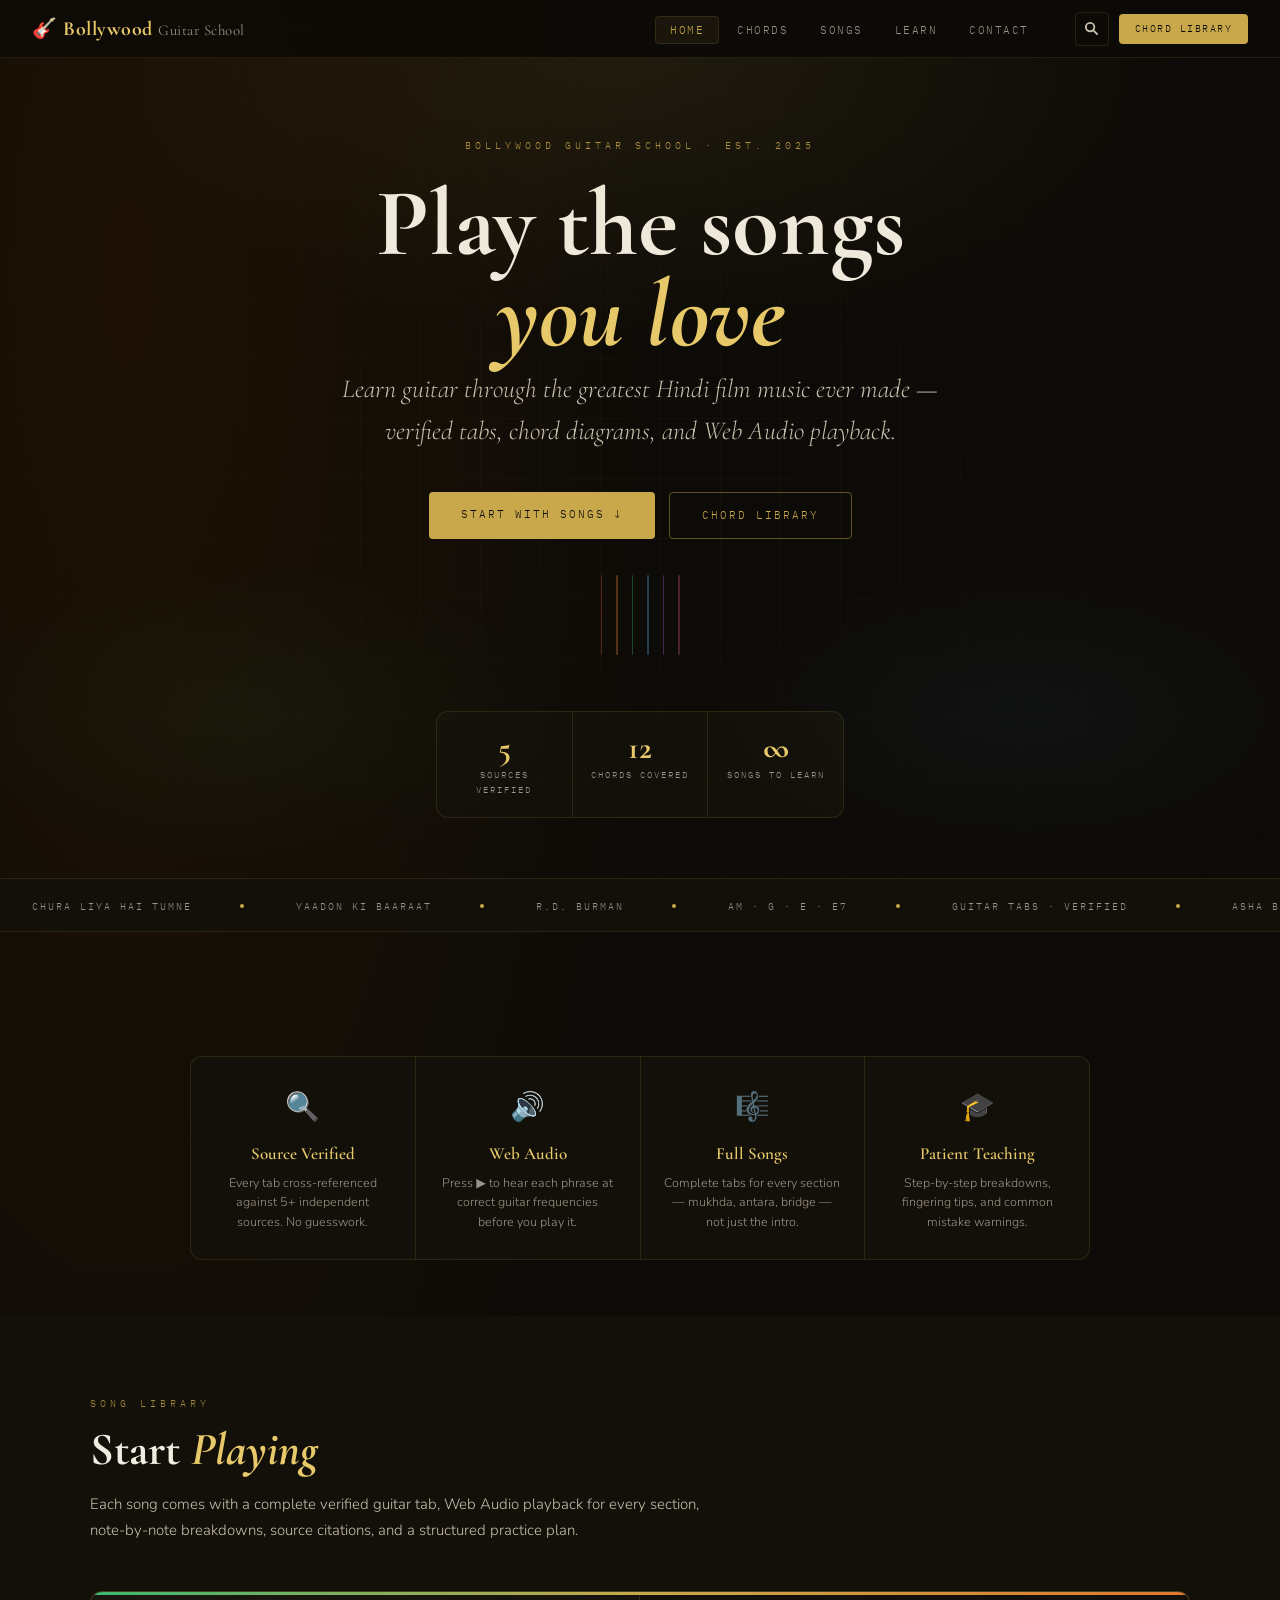
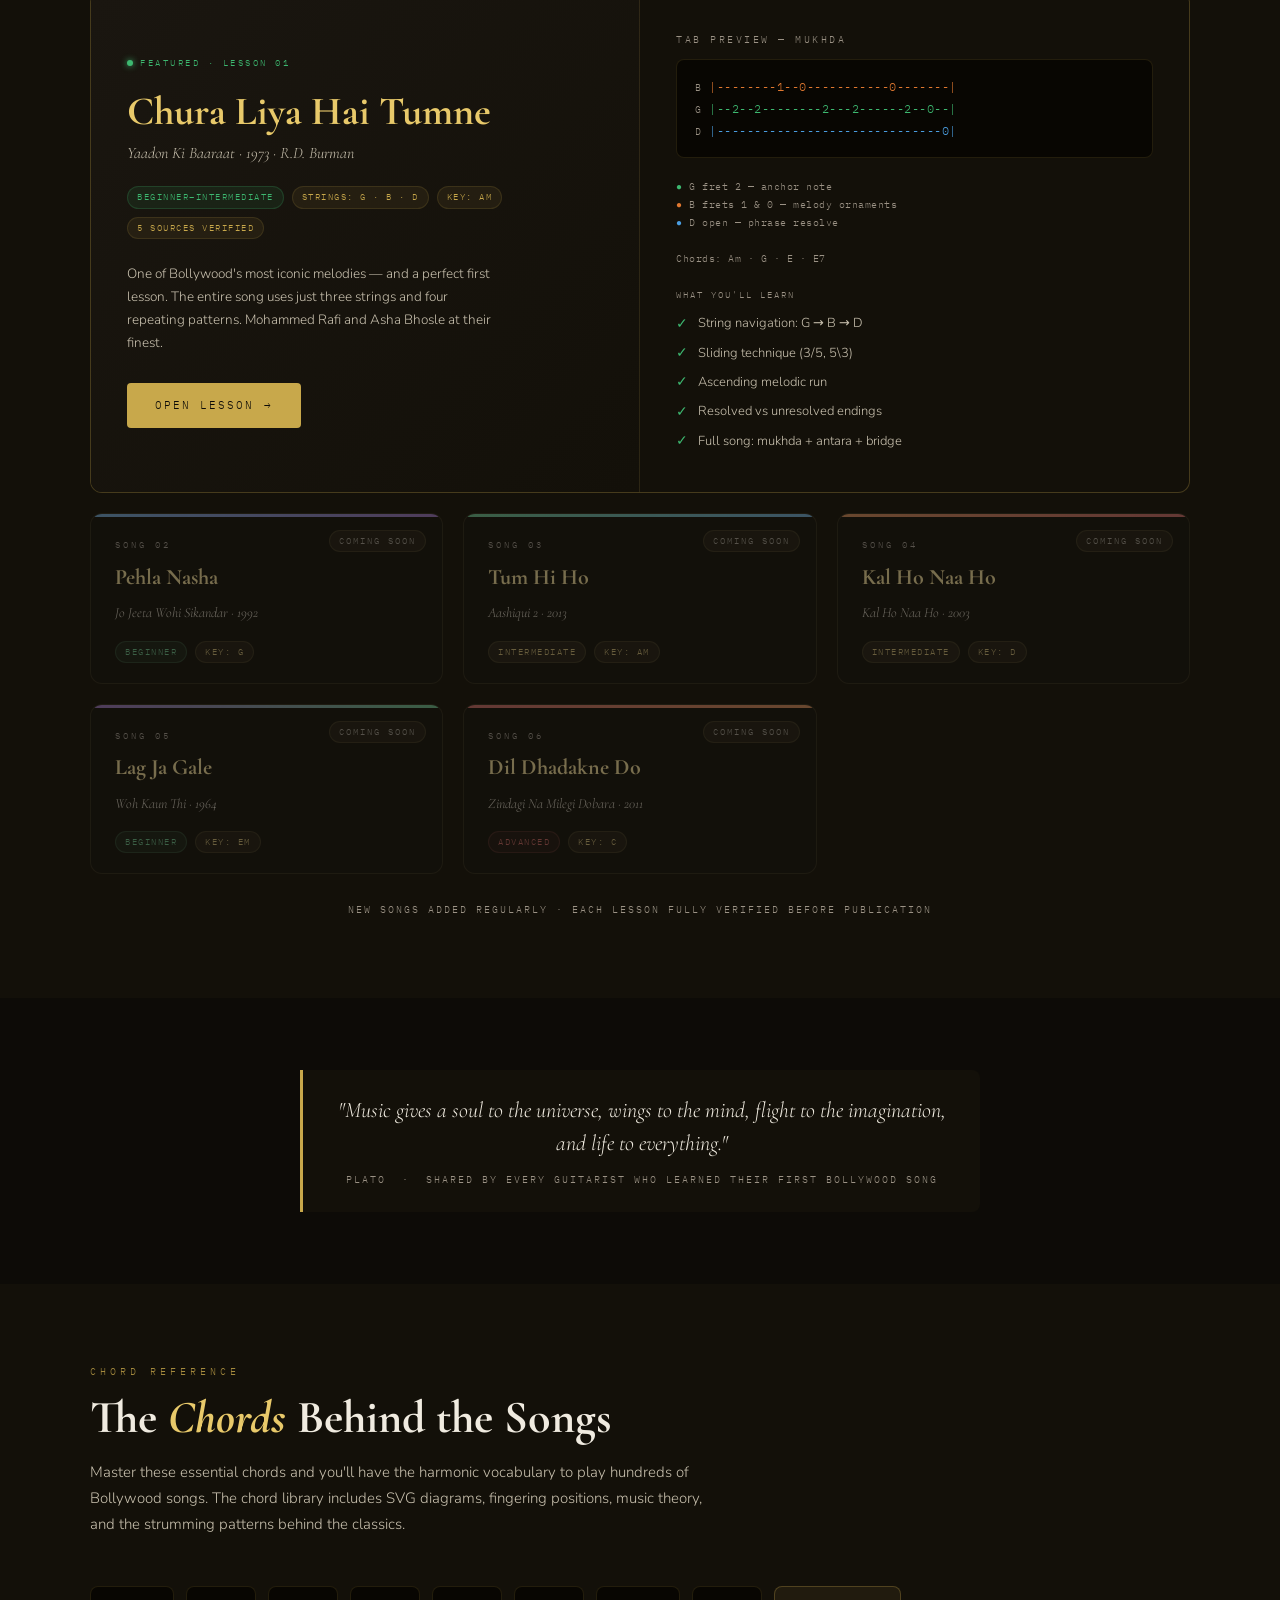
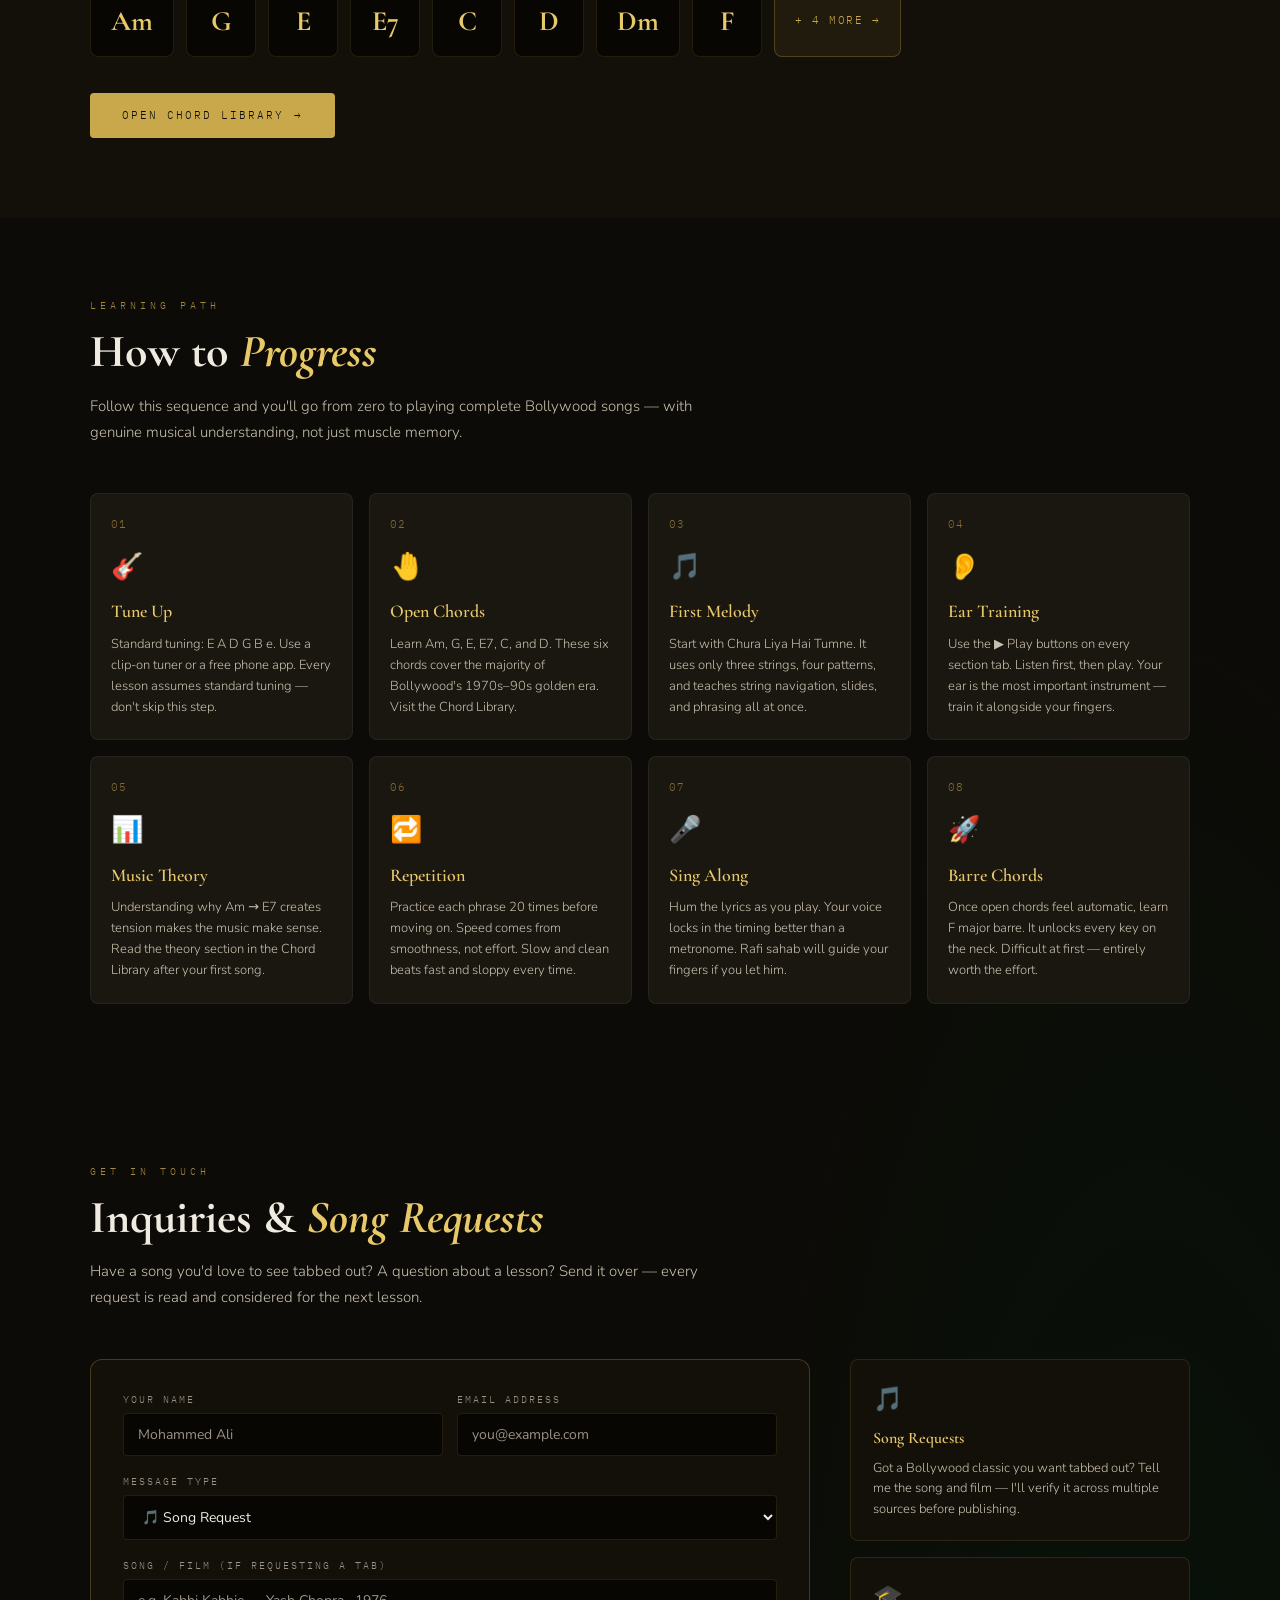
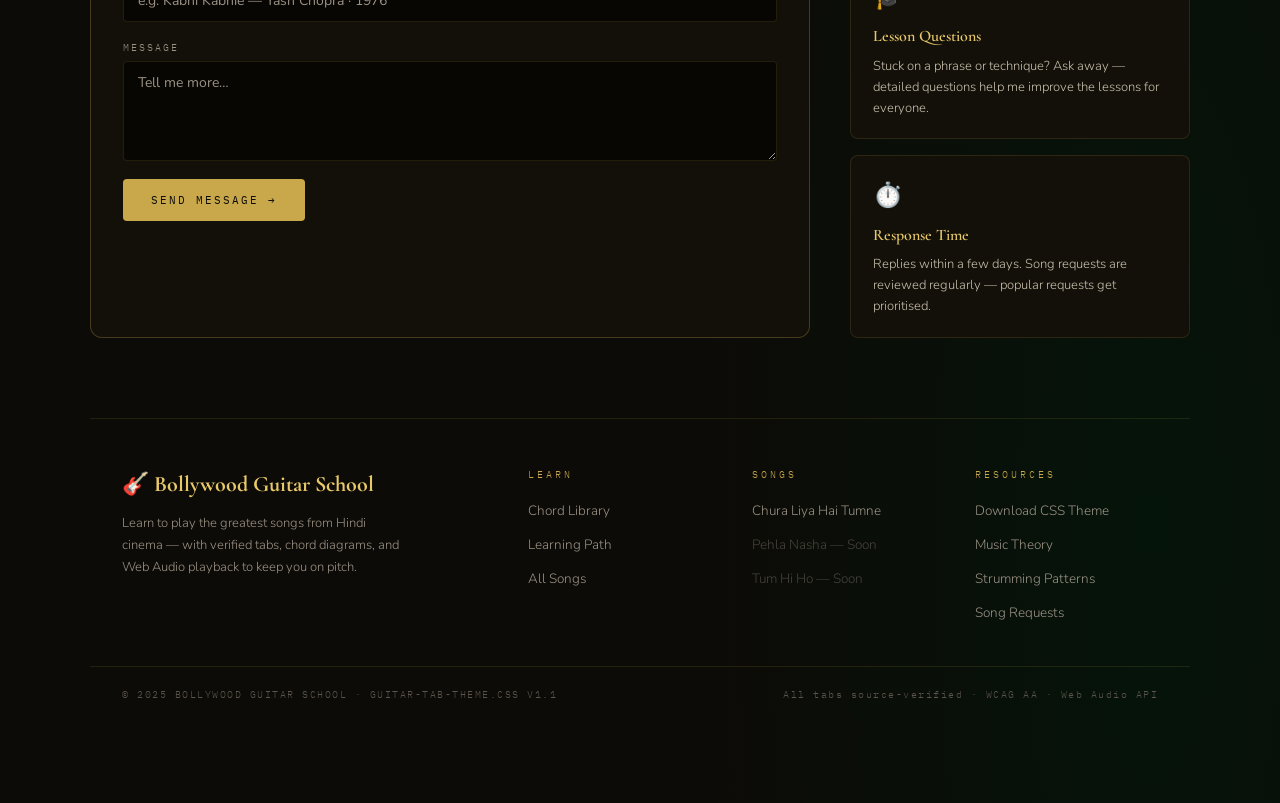
==== commit de40acfe: "Add files via upload" ====
--- a/index.html
+++ b/index.html
@@ -218,6 +218,180 @@
   .feature-item { border-right: none; border-bottom: 1px solid var(--border-subtle); }
   .feature-item:last-child { border-bottom: none; }
 }
+
+/* ── Nav search button ───────────────────────────────────────── */
+.nav-search-btn {
+  display: inline-flex; align-items: center; justify-content: center;
+  width: 34px; height: 34px;
+  background: transparent; border: 1px solid var(--border-subtle);
+  border-radius: var(--radius-sm); cursor: pointer;
+  color: var(--text-secondary);
+  transition: border-color .18s, color .18s, background .18s;
+}
+.nav-search-btn:hover { border-color: var(--gold); color: var(--gold); background: var(--fill-gold-soft); }
+
+/* ── Search overlay ──────────────────────────────────────────── */
+.search-overlay {
+  position: fixed; inset: 0; z-index: 900;
+  background: rgba(0,0,0,.65);
+  backdrop-filter: blur(6px);
+  display: flex; align-items: flex-start; justify-content: center;
+  padding-top: 80px;
+  opacity: 0; pointer-events: none;
+  transition: opacity .2s;
+}
+.search-overlay.open { opacity: 1; pointer-events: all; }
+.search-modal {
+  width: 100%; max-width: 640px; margin: 0 16px;
+  background: var(--bg-surface);
+  border: 1px solid var(--border-moderate);
+  border-radius: var(--radius-lg);
+  overflow: hidden;
+  box-shadow: 0 32px 80px rgba(0,0,0,.5);
+  transform: translateY(-12px);
+  transition: transform .22s;
+}
+.search-overlay.open .search-modal { transform: translateY(0); }
+.search-input-wrap {
+  display: flex; align-items: center; gap: 12px;
+  padding: 16px 18px;
+  border-bottom: 1px solid var(--border-subtle);
+}
+.search-input {
+  flex: 1; background: transparent; border: none; outline: none;
+  font-family: var(--font-body); font-size: 16px;
+  color: var(--text-primary);
+}
+.search-input::placeholder { color: var(--text-tertiary); }
+.search-close-btn {
+  background: none; border: none; cursor: pointer;
+  color: var(--text-tertiary); font-size: 16px; padding: 4px 6px;
+  border-radius: 4px;
+  transition: color .15s, background .15s;
+}
+.search-close-btn:hover { color: var(--text-primary); background: var(--bg-raise); }
+.search-results { max-height: 360px; overflow-y: auto; }
+.search-result-item {
+  display: flex; align-items: center; gap: 14px;
+  padding: 14px 18px; text-decoration: none; color: inherit;
+  border-bottom: 1px solid var(--border-subtle);
+  transition: background .15s;
+  cursor: pointer;
+}
+.search-result-item:last-child { border-bottom: none; }
+.search-result-item:hover { background: var(--bg-raise); }
+.search-result-icon { font-size: 22px; flex-shrink: 0; }
+.search-result-body { flex: 1; min-width: 0; }
+.search-result-title {
+  font-family: var(--font-display); font-size: 16px; font-weight: 600;
+  color: var(--gold-bright); margin-bottom: 2px;
+  white-space: nowrap; overflow: hidden; text-overflow: ellipsis;
+}
+.search-result-meta {
+  font-family: var(--font-mono); font-size: 10px; letter-spacing: 1px;
+  color: var(--text-tertiary); text-transform: uppercase;
+}
+.search-result-tag {
+  font-family: var(--font-mono); font-size: 9px;
+  letter-spacing: 1.5px; text-transform: uppercase;
+  padding: 3px 8px; border-radius: 10px;
+  border: 1px solid var(--border-subtle);
+  color: var(--text-tertiary);
+  white-space: nowrap;
+}
+.search-result-tag.available { border-color: var(--color-ok); color: var(--color-ok); }
+.search-no-results {
+  padding: 32px 18px; text-align: center;
+  font-family: var(--font-mono); font-size: 11px;
+  letter-spacing: 1.5px; text-transform: uppercase;
+  color: var(--text-tertiary);
+}
+.search-footer {
+  display: flex; justify-content: space-between; align-items: center;
+  padding: 10px 18px;
+  border-top: 1px solid var(--border-subtle);
+  font-family: var(--font-mono); font-size: 9px;
+  letter-spacing: 1.5px; text-transform: uppercase;
+  color: var(--text-tertiary);
+  background: var(--bg-deep);
+}
+
+/* ── Contact section ─────────────────────────────────────────── */
+.contact-grid {
+  display: grid;
+  grid-template-columns: 1fr 340px;
+  gap: 40px;
+  margin-top: 40px;
+}
+@media (max-width: 860px) {
+  .contact-grid { grid-template-columns: 1fr; }
+}
+.contact-form-wrap {
+  background: var(--bg-surface);
+  border: 1px solid var(--border-moderate);
+  border-radius: var(--radius-lg);
+  padding: 32px;
+}
+.contact-form { display: flex; flex-direction: column; gap: 18px; }
+.form-row { display: grid; grid-template-columns: 1fr 1fr; gap: 14px; }
+@media (max-width: 560px) { .form-row { grid-template-columns: 1fr; } }
+.form-field { display: flex; flex-direction: column; gap: 6px; }
+.form-label {
+  font-family: var(--font-mono); font-size: 9.5px;
+  letter-spacing: 2px; text-transform: uppercase;
+  color: var(--text-tertiary);
+}
+.form-input {
+  background: var(--bg-deep);
+  border: 1px solid var(--border-subtle);
+  border-radius: var(--radius-sm);
+  padding: 11px 14px;
+  font-family: var(--font-body); font-size: 14px;
+  color: var(--text-primary);
+  outline: none;
+  transition: border-color .18s, box-shadow .18s;
+  width: 100%; box-sizing: border-box;
+}
+.form-input:focus {
+  border-color: var(--gold);
+  box-shadow: 0 0 0 3px rgba(212,175,55,.12);
+}
+.form-input::placeholder { color: var(--text-tertiary); }
+.form-select { cursor: pointer; }
+.form-textarea { resize: vertical; min-height: 100px; }
+.form-submit {
+  display: inline-flex; align-items: center; justify-content: center;
+  gap: 10px;
+  font-family: var(--font-mono); font-size: 11px;
+  letter-spacing: 2px; text-transform: uppercase;
+  color: var(--bg-base); background: var(--gold);
+  padding: 14px 28px; border-radius: var(--radius-sm);
+  border: none; cursor: pointer;
+  transition: background .2s, transform .15s;
+  align-self: flex-start;
+}
+.form-submit:hover { background: var(--gold-bright); transform: translateY(-1px); }
+.form-success, .form-error {
+  padding: 12px 16px; border-radius: var(--radius-sm);
+  font-family: var(--font-mono); font-size: 11px;
+  letter-spacing: 1px;
+  display: flex; align-items: center; gap: 10px;
+}
+.form-success { background: rgba(72,199,116,.1); border: 1px solid var(--color-ok); color: var(--color-ok); }
+.form-error { background: rgba(255,90,90,.1); border: 1px solid var(--color-warn); color: var(--color-warn); }
+.contact-info { display: flex; flex-direction: column; gap: 16px; }
+.contact-info-card {
+  background: var(--bg-surface);
+  border: 1px solid var(--border-subtle);
+  border-radius: var(--radius-md);
+  padding: 20px 22px;
+}
+.contact-info-icon { font-size: 24px; margin-bottom: 8px; }
+.contact-info-title {
+  font-family: var(--font-display); font-size: 16px; font-weight: 600;
+  color: var(--gold-bright); margin-bottom: 6px;
+}
+.contact-info-body { font-size: 13px; color: var(--text-secondary); line-height: 1.6; }
 </style>
 </head>
 <body>
@@ -230,9 +404,31 @@
     <li><a href="chords.html">Chords</a></li>
     <li><a href="#songs">Songs</a></li>
     <li><a href="#learn">Learn</a></li>
+    <li><a href="#contact">Contact</a></li>
   </ul>
-  <a href="chords.html" class="site-nav-cta">Chord Library</a>
+  <div style="display:flex;align-items:center;gap:10px">
+    <button class="nav-search-btn" onclick="toggleSearch()" aria-label="Search songs">
+      <svg width="15" height="15" viewBox="0 0 16 16" fill="none" stroke="currentColor" stroke-width="2" stroke-linecap="round"><circle cx="6.5" cy="6.5" r="4.5"/><line x1="10.5" y1="10.5" x2="14" y2="14"/></svg>
+    </button>
+    <a href="chords.html" class="site-nav-cta">Chord Library</a>
+  </div>
 </nav>
+
+<!-- ── SEARCH OVERLAY ────────────────────────────────────────────── -->
+<div id="search-overlay" class="search-overlay" onclick="closeSearchIfBg(event)">
+  <div class="search-modal">
+    <div class="search-input-wrap">
+      <svg width="18" height="18" viewBox="0 0 16 16" fill="none" stroke="currentColor" stroke-width="2" stroke-linecap="round" style="flex-shrink:0;color:var(--text-tertiary)"><circle cx="6.5" cy="6.5" r="4.5"/><line x1="10.5" y1="10.5" x2="14" y2="14"/></svg>
+      <input id="search-input" class="search-input" type="text" placeholder="Search songs, artists, keys…" oninput="doSearch(this.value)" autocomplete="off">
+      <button class="search-close-btn" onclick="toggleSearch()" aria-label="Close search">✕</button>
+    </div>
+    <div id="search-results" class="search-results"></div>
+    <div class="search-footer">
+      <span>↵ Open &nbsp;·&nbsp; Esc Close</span>
+      <span id="search-count"></span>
+    </div>
+  </div>
+</div>
 
 <!-- ── HERO ─────────────────────────────────────────────────────── -->
 <section class="site-hero">
@@ -549,6 +745,76 @@
 </div>
 </section>
 
+<!-- ── CONTACT / SONG REQUEST ────────────────────────────────────── -->
+<section class="site-section" id="contact">
+<div class="site-section-inner">
+  <p class="site-section-eyebrow">Get in Touch</p>
+  <h2 class="site-section-title">Inquiries &amp; <em>Song Requests</em></h2>
+  <p class="site-section-body">Have a song you'd love to see tabbed out? A question about a lesson? Send it over — every request is read and considered for the next lesson.</p>
+
+  <div class="contact-grid">
+    <div class="contact-form-wrap">
+      <form action="https://formspree.io/f/xwvyjqvq" method="POST" class="contact-form" id="contact-form">
+        <div class="form-row">
+          <div class="form-field">
+            <label class="form-label" for="cf-name">Your Name</label>
+            <input class="form-input" id="cf-name" type="text" name="name" placeholder="Mohammed Ali" required>
+          </div>
+          <div class="form-field">
+            <label class="form-label" for="cf-email">Email Address</label>
+            <input class="form-input" id="cf-email" type="email" name="email" placeholder="you@example.com" required>
+          </div>
+        </div>
+        <div class="form-field">
+          <label class="form-label" for="cf-type">Message Type</label>
+          <select class="form-input form-select" id="cf-type" name="type">
+            <option value="song-request">🎵 Song Request</option>
+            <option value="question">❓ Question about a Lesson</option>
+            <option value="feedback">💬 General Feedback</option>
+            <option value="other">📬 Other</option>
+          </select>
+        </div>
+        <div class="form-field">
+          <label class="form-label" for="cf-song">Song / Film (if requesting a tab)</label>
+          <input class="form-input" id="cf-song" type="text" name="song" placeholder="e.g. Kabhi Kabhie — Yash Chopra · 1976">
+        </div>
+        <div class="form-field">
+          <label class="form-label" for="cf-message">Message</label>
+          <textarea class="form-input form-textarea" id="cf-message" name="message" placeholder="Tell me more…" rows="4" required></textarea>
+        </div>
+        <button type="submit" class="form-submit">
+          <span id="form-btn-text">Send Message →</span>
+        </button>
+        <div id="form-success" class="form-success" style="display:none">
+          <span style="color:var(--color-ok);font-size:18px">✓</span> Message sent — thank you! I'll get back to you soon.
+        </div>
+        <div id="form-error" class="form-error" style="display:none">
+          Something went wrong. Please try again or email directly.
+        </div>
+      </form>
+    </div>
+
+    <div class="contact-info">
+      <div class="contact-info-card">
+        <div class="contact-info-icon">🎵</div>
+        <div class="contact-info-title">Song Requests</div>
+        <div class="contact-info-body">Got a Bollywood classic you want tabbed out? Tell me the song and film — I'll verify it across multiple sources before publishing.</div>
+      </div>
+      <div class="contact-info-card">
+        <div class="contact-info-icon">🎓</div>
+        <div class="contact-info-title">Lesson Questions</div>
+        <div class="contact-info-body">Stuck on a phrase or technique? Ask away — detailed questions help me improve the lessons for everyone.</div>
+      </div>
+      <div class="contact-info-card">
+        <div class="contact-info-icon">⏱️</div>
+        <div class="contact-info-title">Response Time</div>
+        <div class="contact-info-body">Replies within a few days. Song requests are reviewed regularly — popular requests get prioritised.</div>
+      </div>
+    </div>
+  </div>
+</div>
+</section>
+
 <!-- ── FOOTER ─────────────────────────────────────────────────────── -->
 <footer>
   <div class="site-footer">
@@ -578,6 +844,7 @@
         <li><a href="guitar-tab-theme.css">Download CSS Theme</a></li>
         <li><a href="chords.html#theory">Music Theory</a></li>
         <li><a href="chords.html">Strumming Patterns</a></li>
+        <li><a href="#contact">Song Requests</a></li>
       </ul>
     </div>
   </div>
@@ -587,5 +854,159 @@
   </div>
 </footer>
 
+<script>
+/* ── Search ─────────────────────────────────────────────────── */
+const SONGS = [
+  {
+    title: 'Chura Liya Hai Tumne',
+    film: 'Yaadon Ki Baaraat · 1973',
+    artist: 'R.D. Burman · Mohammed Rafi · Asha Bhosle',
+    key: 'Am', diff: 'Beginner–Intermediate',
+    tags: ['am','rafi','asha','rd burman','1973','chura','liya','yaadon'],
+    url: 'chura-liya-guitar-tab-v6.html',
+    available: true, icon: '🎵'
+  },
+  {
+    title: 'Pehla Nasha',
+    film: 'Jo Jeeta Wohi Sikandar · 1992',
+    artist: 'Jatin-Lalit · Udit Narayan · Sadhana Sargam',
+    key: 'G', diff: 'Beginner',
+    tags: ['pehla','nasha','jo jeeta','1992','udit','sikandar'],
+    url: null, available: false, icon: '🎵'
+  },
+  {
+    title: 'Tum Hi Ho',
+    film: 'Aashiqui 2 · 2013',
+    artist: 'Mithoon · Arijit Singh',
+    key: 'Am', diff: 'Intermediate',
+    tags: ['tum hi ho','aashiqui','2013','arijit'],
+    url: null, available: false, icon: '🎵'
+  },
+  {
+    title: 'Kal Ho Naa Ho',
+    film: 'Kal Ho Naa Ho · 2003',
+    artist: 'Shankar-Ehsaan-Loy · Sonu Nigam',
+    key: 'D', diff: 'Intermediate',
+    tags: ['kal ho naa ho','2003','sonu','shankar'],
+    url: null, available: false, icon: '🎵'
+  },
+  {
+    title: 'Lag Ja Gale',
+    film: 'Woh Kaun Thi · 1964',
+    artist: 'Madan Mohan · Lata Mangeshkar',
+    key: 'Em', diff: 'Beginner',
+    tags: ['lag ja gale','lata','madan mohan','1964','woh kaun thi'],
+    url: null, available: false, icon: '🎵'
+  },
+  {
+    title: 'Dil Dhadakne Do',
+    film: 'Zindagi Na Milegi Dobara · 2011',
+    artist: 'Shankar-Ehsaan-Loy · Shankar Mahadevan',
+    key: 'C', diff: 'Advanced',
+    tags: ['dil dhadakne','zindagi','znmd','2011','shankar'],
+    url: null, available: false, icon: '🎵'
+  },
+  {
+    title: 'Chord Library',
+    film: 'Am · G · E · E7 · C · D and more',
+    artist: 'Open & Barre Chords · Music Theory · Strumming Patterns',
+    key: '', diff: 'All Levels',
+    tags: ['chord','chords','library','am','g','e','c','d','barre','theory','strumming'],
+    url: 'chords.html', available: true, icon: '🎸'
+  },
+];
+
+let searchOpen = false;
+
+function toggleSearch() {
+  searchOpen = !searchOpen;
+  const overlay = document.getElementById('search-overlay');
+  const input = document.getElementById('search-input');
+  if (searchOpen) {
+    overlay.classList.add('open');
+    setTimeout(() => input.focus(), 80);
+    doSearch('');
+  } else {
+    overlay.classList.remove('open');
+    input.value = '';
+  }
+}
+
+function closeSearchIfBg(e) {
+  if (e.target === document.getElementById('search-overlay')) toggleSearch();
+}
+
+document.addEventListener('keydown', e => {
+  if (e.key === 'Escape' && searchOpen) toggleSearch();
+  if ((e.key === 'k' && (e.metaKey || e.ctrlKey)) || (e.key === '/' && !searchOpen)) {
+    e.preventDefault(); toggleSearch();
+  }
+});
+
+function doSearch(query) {
+  const q = query.toLowerCase().trim();
+  const results = q === ''
+    ? SONGS
+    : SONGS.filter(s => {
+        const hay = [s.title, s.film, s.artist, s.key, s.diff, ...s.tags].join(' ').toLowerCase();
+        return q.split(' ').every(word => hay.includes(word));
+      });
+
+  const container = document.getElementById('search-results');
+  const countEl = document.getElementById('search-count');
+  countEl.textContent = results.length + ' result' + (results.length !== 1 ? 's' : '');
+
+  if (results.length === 0) {
+    container.innerHTML = '<div class="search-no-results">No songs found — <a href="#contact" style="color:var(--gold);text-decoration:none" onclick="toggleSearch()">request it →</a></div>';
+    return;
+  }
+
+  container.innerHTML = results.map(s => `
+    <${s.url ? `a href="${s.url}"` : 'div'} class="search-result-item" ${s.url ? '' : 'onclick="toggleSearch()"'}>
+      <div class="search-result-icon">${s.icon}</div>
+      <div class="search-result-body">
+        <div class="search-result-title">${s.title}</div>
+        <div class="search-result-meta">${s.film}${s.key ? ' · Key: ' + s.key : ''} · ${s.diff}</div>
+      </div>
+      <div class="search-result-tag ${s.available ? 'available' : ''}">${s.available ? 'Available' : 'Coming Soon'}</div>
+    </${s.url ? 'a' : 'div'}>
+  `).join('');
+}
+
+/* ── Contact form AJAX ───────────────────────────────────────── */
+const contactForm = document.getElementById('contact-form');
+if (contactForm) {
+  contactForm.addEventListener('submit', async function(e) {
+    e.preventDefault();
+    const btn = contactForm.querySelector('.form-submit');
+    const btnText = document.getElementById('form-btn-text');
+    const successEl = document.getElementById('form-success');
+    const errorEl = document.getElementById('form-error');
+    btn.disabled = true;
+    btnText.textContent = 'Sending…';
+    successEl.style.display = 'none';
+    errorEl.style.display = 'none';
+    try {
+      const data = new FormData(contactForm);
+      const res = await fetch(contactForm.action, {
+        method: 'POST', body: data,
+        headers: { 'Accept': 'application/json' }
+      });
+      if (res.ok) {
+        contactForm.reset();
+        successEl.style.display = 'flex';
+        btnText.textContent = 'Send Message →';
+        btn.disabled = false;
+      } else {
+        throw new Error('Server error');
+      }
+    } catch {
+      errorEl.style.display = 'flex';
+      btnText.textContent = 'Send Message →';
+      btn.disabled = false;
+    }
+  });
+}
+</script>
 </body>
 </html>
